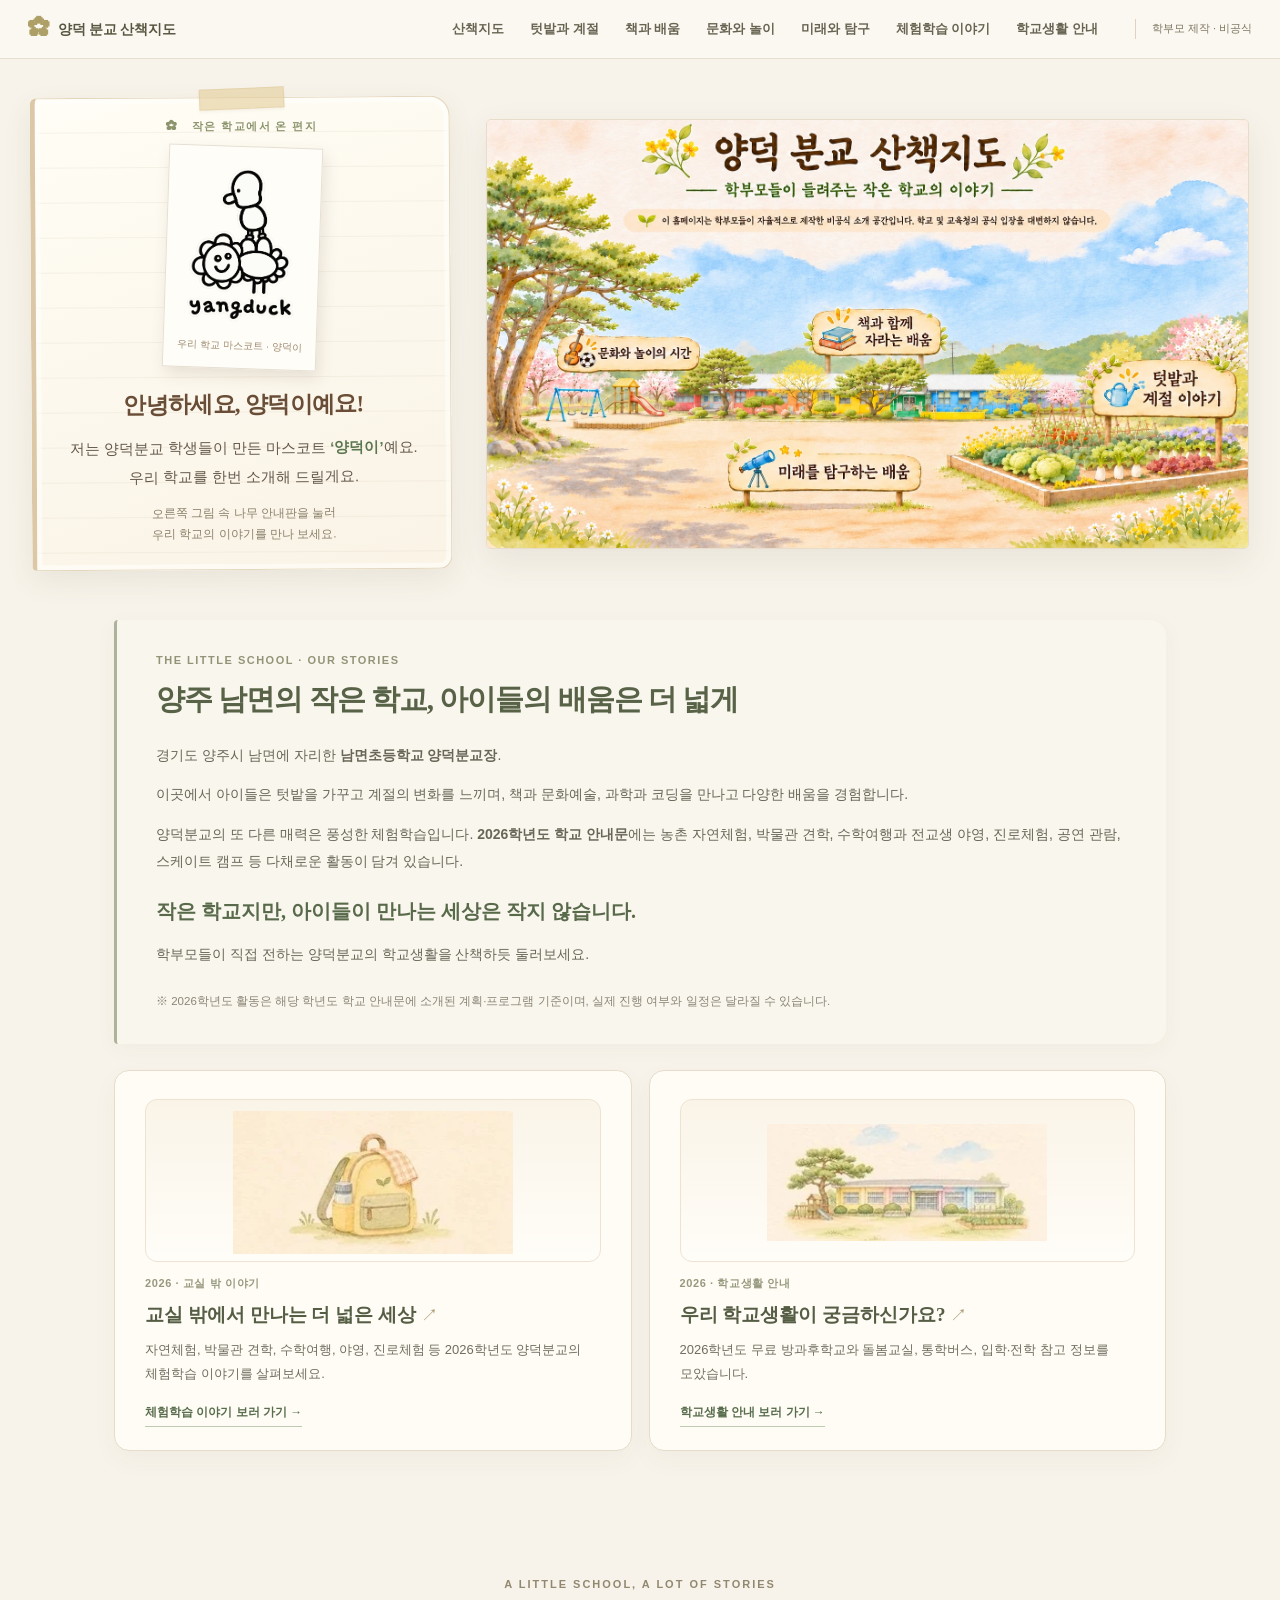
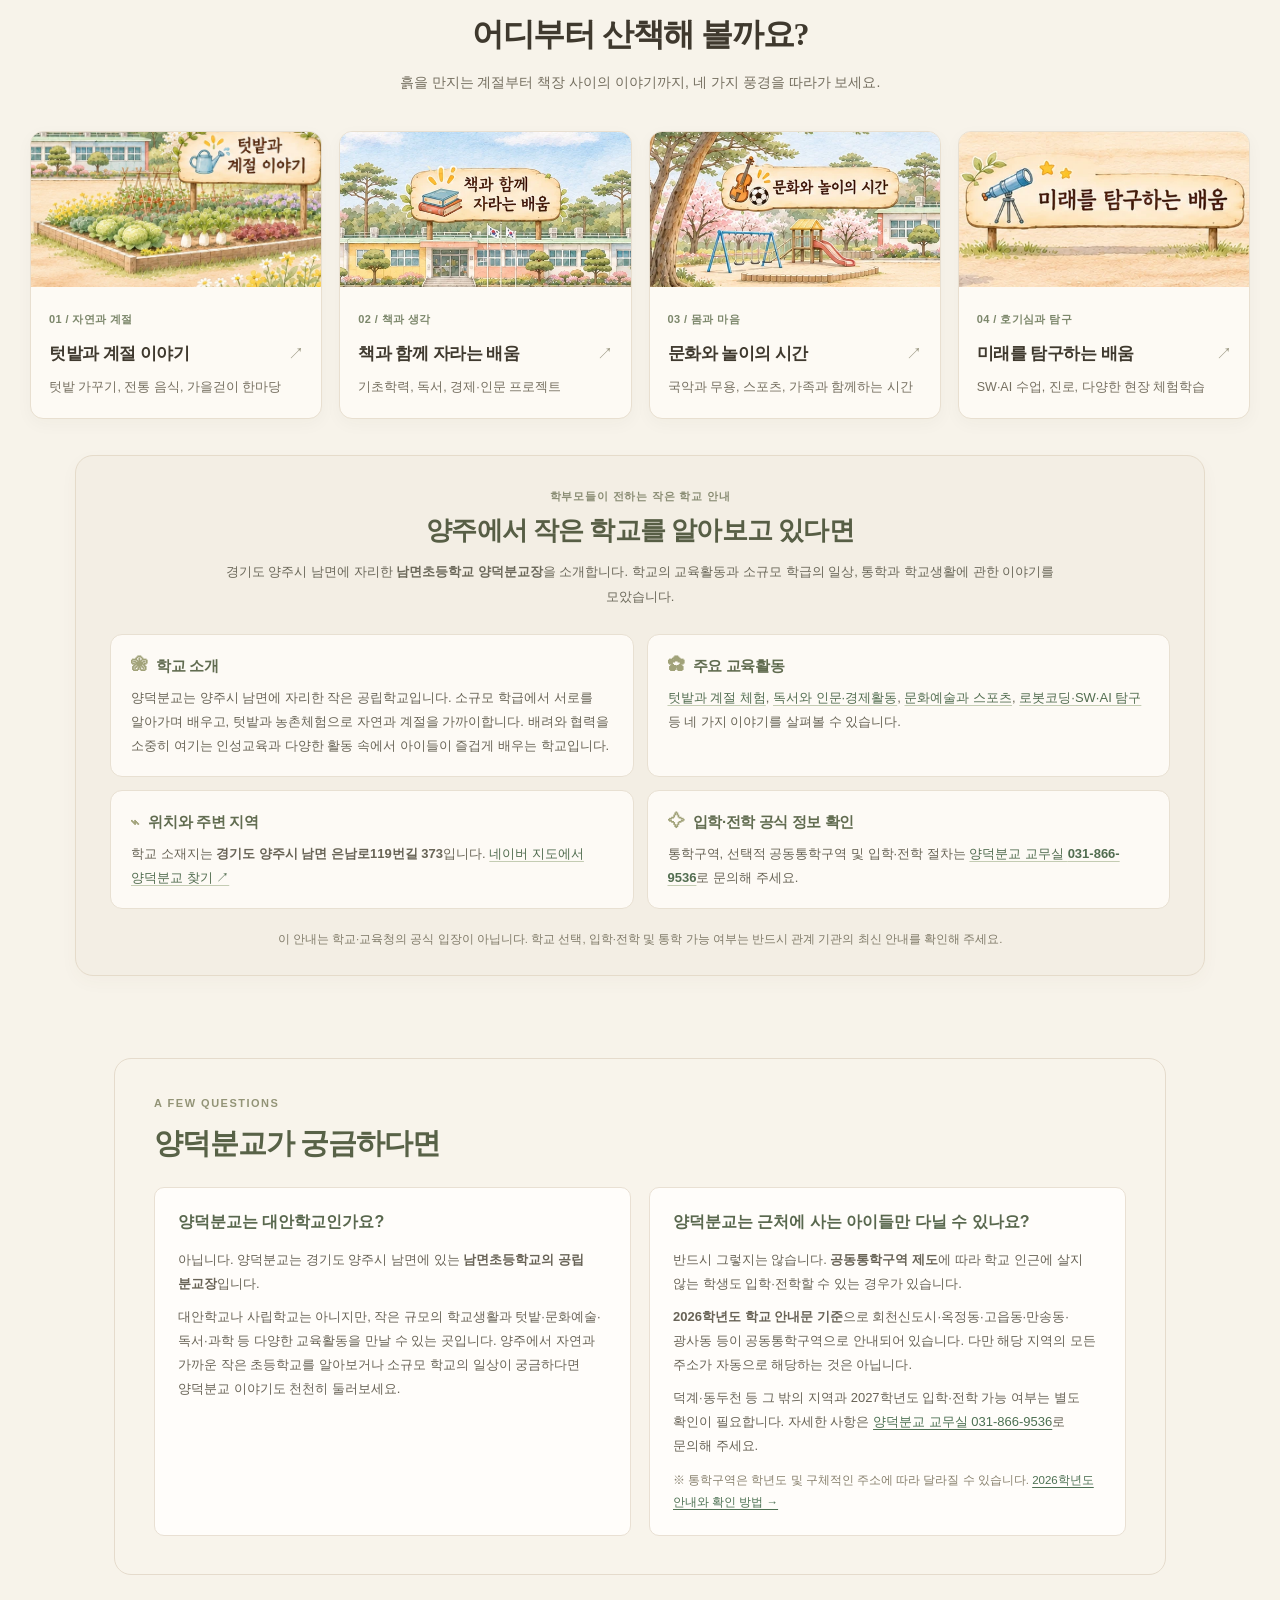
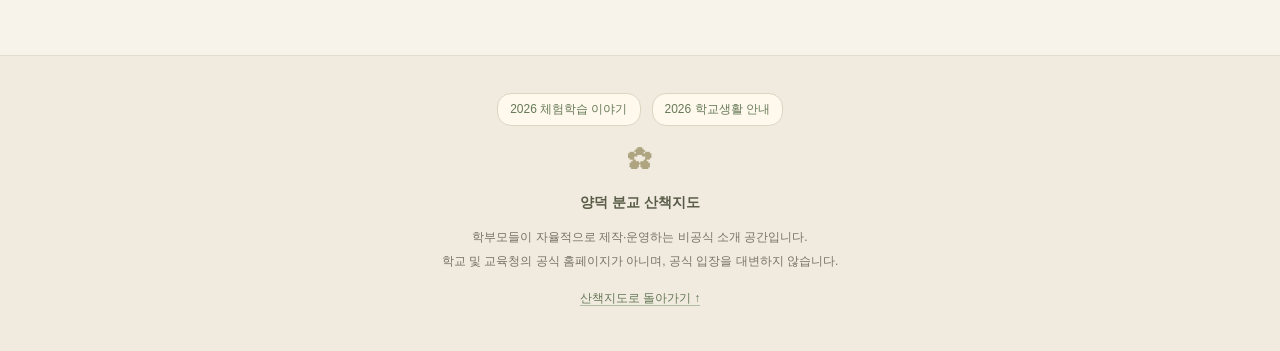
==== index.html @ 60c11fa9 "Add files via upload" ====
<!DOCTYPE html>

<html lang="ko">
<head>
<meta charset="utf-8"/>
<meta content="width=device-width, initial-scale=1" name="viewport"/>
<meta content="#f7f3ea" name="theme-color"/>
<title>양덕 분교 산책지도 | 양주 남면의 작은 공립 초등학교</title>
<meta name="description" content="양주시 남면의 공립 분교장 양덕분교. 텃밭교육과 농촌 자연체험, 수학여행과 야영 등 다양한 체험학습과 학교생활을 학부모의 시선으로 소개합니다.">
<link href="styles.css" rel="stylesheet"/>
<!-- Absolute canonical and sitemap URL will be populated by the deploy workflow after the public URL is known. -->
</head>
<body class="is-home">
<a class="skip-link" href="#main">본문 바로가기</a>
<header class="topbar">
<div class="topbar-inner">
<a aria-label="양덕 분교 산책지도 첫 화면" class="brand" href="index.html">
<span aria-hidden="true" class="brand-mark">✿</span>
<span>양덕 분교 산책지도</span>
</a>
<nav aria-label="사이트 메뉴" class="topnav">
<a data-nav="home" href="index.html">산책지도</a>
<a data-nav="garden" href="garden.html">텃밭과 계절</a>
<a data-nav="reading" href="reading.html">책과 배움</a>
<a data-nav="culture" href="culture.html">문화와 놀이</a>
<a data-nav="explore" href="explore.html">미래와 탐구</a>
<a href="experience-2026.html" data-nav="experience">체험학습 이야기</a><a href="school-life-2026.html" data-nav="school-life">학교생활 안내</a></nav>
<span class="unofficial-chip">학부모 제작 · 비공식</span>
</div>
</header>
<main id="main"><section class="page home-page" data-page="home" id="home-page"><h1 class="visually-hidden">양덕 분교 산책지도</h1>
<div class="map-frame">
<!-- Mobile artwork is independent from the desktop panorama.
             Text and links are HTML for readability and accessibility. -->
<div aria-label="양덕분교 모바일 학교 산책지도" class="mobile-poster">
<div class="mobile-poster-head">
<p class="mobile-poster-title"><span aria-hidden="true" class="heading-blossom">✿</span> 양덕 분교 산책지도 <span aria-hidden="true" class="heading-blossom">✿</span></p>
<p>학부모들이 들려주는 작은 학교의 이야기</p>
</div>
<p class="mobile-notice"><span aria-hidden="true">🌱</span><span>이 홈페이지는 학부모들이 자율적으로 제작·운영하는 <strong>비공식 소개 공간</strong>입니다. 학교 및 교육청의 공식 입장을 대변하지 않습니다.</span></p>
<figure class="mobile-scene">
<img alt="학부모가 그린 양덕분교 수채화 산책지도. 소나무와 꽃, 놀이터, 알록달록한 학교 건물, 배추와 무가 자라는 직사각형 텃밭." height="489" src="assets/mobile-school-scene.webp" width="941"/>
</figure>
<nav aria-label="학교 활동 네 가지 이야기" class="mobile-action-grid">
<a aria-label="텃밭과 계절 이야기 보러 가기" class="mobile-action" href="garden.html">
<img alt="" aria-hidden="true" height="116" src="assets/garden-icon-mobile.png" width="164"/>
<span>텃밭과<br/>계절 이야기</span>
</a>
<a aria-label="책과 함께 자라는 배움 보러 가기" class="mobile-action" href="reading.html">
<img alt="" aria-hidden="true" height="118" src="assets/reading-icon-mobile.png" width="167"/>
<span>책과 함께<br/>자라는 배움</span>
</a>
<a aria-label="문화와 놀이의 시간 보러 가기" class="mobile-action" href="culture.html">
<img alt="" aria-hidden="true" height="121" src="assets/culture-icon-mobile.png" width="144"/>
<span>문화와<br/>놀이의 시간</span>
</a>
<a aria-label="미래를 탐구하는 배움 보러 가기" class="mobile-action" href="explore.html">
<img alt="" aria-hidden="true" height="118" src="assets/explore-icon-mobile.png" width="187"/>
<span>미래를<br/>탐구하는 배움</span>
</a>
</nav>
<div class="mobile-special-grid" aria-label="2026학년도 안내 더 보기">
<a class="mobile-special-card" href="experience-2026.html">
<img alt="노란 소풍 가방과 물통을 그린 수채화 삽화" aria-hidden="true" src="assets/yangdeok-experience-picnic-backpack.webp"/>
<span class="mobile-special-kicker">2026 · 교실 밖 이야기</span>
<strong>체험학습 이야기</strong>
<span>자연체험, 박물관 견학, 수학여행과 야영 이야기</span>
</a>
<a class="mobile-special-card" href="school-life-2026.html">
<img alt="양덕분교 학교 건물을 그린 수채화 삽화" aria-hidden="true" src="assets/yangdeok-school-life-watercolor-school.webp"/>
<span class="mobile-special-kicker">2026 · 학교생활 안내</span>
<strong>학교생활 안내</strong>
<span>무료 방과후, 돌봄교실, 통학버스와 입학 정보</span>
</a>
</div>
<p class="mobile-poster-caption">아래 이야기 중 궁금한 활동을 눌러 둘러보세요.</p>
<div aria-hidden="true" class="mobile-flower-border">❀ · 🌿 · ❀</div><div class="mobile-intro-seo"><p>경기도 양주시 남면에 자리한 남면초등학교 양덕분교장. 이곳에서 아이들이 만나고 배우고 경험하는 학교생활을 학부모들의 시선으로 담았습니다.</p><p>텃밭과 계절의 변화, 책과 함께하는 배움, 문화와 놀이, 과학과 새로운 기술을 만나는 시간까지. 그림 속 안내판을 따라 작은 학교의 이야기를 둘러보세요.</p></div>
</div>
<div class="desktop-hero-layout">
<aside class="mascot-note" aria-label="양덕이의 학교 소개">
  <span class="mascot-note-kicker">✿ &nbsp; 작은 학교에서 온 편지</span>
  <figure class="mascot-polaroid">
    <img alt="양덕분교 학생들이 직접 만든 마스코트 양덕이" src="assets/yangdeok-mascot-student-drawn.webp" width="650" height="870"/>
    <figcaption>우리 학교 마스코트 · 양덕이</figcaption>
  </figure>
  <div class="mascot-note-message">
    <h2>안녕하세요, 양덕이예요!</h2>
    <p>저는 양덕분교 학생들이 만든 마스코트 <strong>‘양덕이’</strong>예요.<br/>우리 학교를 한번 소개해 드릴게요.</p>
    <p class="mascot-note-small">오른쪽 그림 속 나무 안내판을 눌러<br/>우리 학교의 이야기를 만나 보세요.</p>
  </div>
</aside>
<div aria-label="PC용 수채화 학교 산책지도" class="map-scroll" role="region" tabindex="0">
<div class="map-canvas">
<img alt="양덕 분교 수채화 산책지도. 가운데 알록달록한 단층 학교 건물과 소나무, 왼쪽 놀이시설, 오른쪽 네모난 텃밭이 있으며 네 개의 나무 안내판이 그려져 있습니다." class="map-illustration" height="941" src="assets/school-map.webp" width="1671"/>
<a aria-label="문화와 놀이의 시간 상세 페이지로 이동" class="hotspot culture-spot" href="culture.html"><span class="visually-hidden">문화와 놀이의 시간</span></a>
<a aria-label="책과 함께 자라는 배움 상세 페이지로 이동" class="hotspot reading-spot" href="reading.html"><span class="visually-hidden">책과 함께 자라는 배움</span></a>
<a aria-label="텃밭과 계절 이야기 상세 페이지로 이동" class="hotspot garden-spot" href="garden.html"><span class="visually-hidden">텃밭과 계절 이야기</span></a>
<a aria-label="미래를 탐구하는 배움 상세 페이지로 이동" class="hotspot explore-spot" href="explore.html"><span class="visually-hidden">미래를 탐구하는 배움</span></a>
</div>
</div>
</div>
<p class="map-hint"><span aria-hidden="true">☝</span> 그림 속 나무 안내판을 누르면 학교의 이야기가 열려요.</p>
</div>

<section class="school-feature-intro" aria-labelledby="feature-intro-title">
  <div class="feature-intro-inner">
    <span class="feature-kicker">THE LITTLE SCHOOL · OUR STORIES</span>
    <h2 id="feature-intro-title">양주 남면의 작은 학교, 아이들의 배움은 더 넓게</h2>
    <p>경기도 양주시 남면에 자리한 <strong>남면초등학교 양덕분교장</strong>.</p>
    <p>이곳에서 아이들은 텃밭을 가꾸고 계절의 변화를 느끼며, 책과 문화예술, 과학과 코딩을 만나고 다양한 배움을 경험합니다.</p>
    <p>양덕분교의 또 다른 매력은 풍성한 체험학습입니다. <strong>2026학년도 학교 안내문</strong>에는 농촌 자연체험, 박물관 견학, 수학여행과 전교생 야영, 진로체험, 공연 관람, 스케이트 캠프 등 다채로운 활동이 담겨 있습니다.</p>
    <p class="feature-emphasis">작은 학교지만, 아이들이 만나는 세상은 작지 않습니다.</p>
    <p>학부모들이 직접 전하는 양덕분교의 학교생활을 산책하듯 둘러보세요.</p>
    <p class="feature-source-note">※ 2026학년도 활동은 해당 학년도 학교 안내문에 소개된 계획·프로그램 기준이며, 실제 진행 여부와 일정은 달라질 수 있습니다.</p>
  </div>
</section>
<section class="feature-pathways" aria-label="2026학년도 학교 안내 더 알아보기">
  <a class="feature-path feature-path-illustrated" href="experience-2026.html">
    <div class="feature-path-visual">
      <img alt="노란 소풍 가방과 물통을 그린 수채화 삽화" src="assets/yangdeok-experience-picnic-backpack.webp"/>
    </div>
    <span class="feature-path-category">2026 · 교실 밖 이야기</span>
    <span class="feature-path-name">교실 밖에서 만나는 더 넓은 세상 <span aria-hidden="true">↗</span></span>
    <span class="feature-path-copy">자연체험, 박물관 견학, 수학여행, 야영, 진로체험 등 2026학년도 양덕분교의 체험학습 이야기를 살펴보세요.</span>
    <span class="feature-path-action">체험학습 이야기 보러 가기 →</span>
  </a>
  <a class="feature-path feature-path-illustrated" href="school-life-2026.html">
    <div class="feature-path-visual">
      <img alt="양덕분교 학교 건물을 그린 수채화 삽화" src="assets/yangdeok-school-life-watercolor-school.webp"/>
    </div>
    <span class="feature-path-category">2026 · 학교생활 안내</span>
    <span class="feature-path-name">우리 학교생활이 궁금하신가요? <span aria-hidden="true">↗</span></span>
    <span class="feature-path-copy">2026학년도 무료 방과후학교와 돌봄교실, 통학버스, 입학·전학 참고 정보를 모았습니다.</span>
    <span class="feature-path-action">학교생활 안내 보러 가기 →</span>
  </a>
</section>

<section aria-labelledby="story-heading" class="home-content">
<div class="section-heading">
<span class="eyebrow">A little school, a lot of stories</span>
<h2 id="story-heading">어디부터 산책해 볼까요?</h2>
<p>흙을 만지는 계절부터 책장 사이의 이야기까지, 네 가지 풍경을 따라가 보세요.</p>
</div>
<div class="story-grid">
<a class="story-card" href="garden.html" style="--story-accent:#91a77c">
<div class="story-photo"><img alt="수채화로 그린 푸릇한 텃밭과 농작물" loading="lazy" src="assets/garden.webp"/></div>
<div class="story-text"><span class="story-index">01 / 자연과 계절</span><h3>텃밭과 계절 이야기 <span aria-hidden="true">↗</span></h3><p>텃밭 가꾸기, 전통 음식, 가을걷이 한마당</p></div>
</a>
<a class="story-card" href="reading.html" style="--story-accent:#b9a079">
<div class="story-photo"><img alt="학교와 책 읽기 안내판의 수채화 그림" loading="lazy" src="assets/reading.webp"/></div>
<div class="story-text"><span class="story-index">02 / 책과 생각</span><h3>책과 함께 자라는 배움 <span aria-hidden="true">↗</span></h3><p>기초학력, 독서, 경제·인문 프로젝트</p></div>
</a>
<a class="story-card" href="culture.html" style="--story-accent:#c1a08c">
<div class="story-photo"><img alt="나무와 놀이터, 바이올린과 공이 그려진 수채화 그림" loading="lazy" src="assets/culture.webp"/></div>
<div class="story-text"><span class="story-index">03 / 몸과 마음</span><h3>문화와 놀이의 시간 <span aria-hidden="true">↗</span></h3><p>국악과 무용, 스포츠, 가족과 함께하는 시간</p></div>
</a>
<a class="story-card" href="explore.html" style="--story-accent:#95a7ac">
<div class="story-photo"><img alt="망원경 그림이 있는 미래 탐구 안내판의 수채화 그림" loading="lazy" src="assets/explore.webp"/></div>
<div class="story-text"><span class="story-index">04 / 호기심과 탐구</span><h3>미래를 탐구하는 배움 <span aria-hidden="true">↗</span></h3><p>SW·AI 수업, 진로, 다양한 현장 체험학습</p></div>
</a>
</div>

</section><section aria-labelledby="school-guide-heading" class="school-guide">
<div class="school-guide-shell">
<div class="school-guide-heading">
<span class="school-guide-kicker">학부모들이 전하는 작은 학교 안내</span>
<h2 id="school-guide-heading">양주에서 작은 학교를 알아보고 있다면</h2>
<p>경기도 양주시 남면에 자리한 <strong>남면초등학교 양덕분교장</strong>을 소개합니다. 학교의 교육활동과 소규모 학급의 일상, 통학과 학교생활에 관한 이야기를 모았습니다.</p>
</div>
<div class="school-guide-grid">
<section aria-labelledby="school-about-title" class="school-guide-item">
<h3 id="school-about-title"><span aria-hidden="true">❀</span> 학교 소개</h3>
<p>양덕분교는 양주시 남면에 자리한 작은 공립학교입니다. 소규모 학급에서 서로를 알아가며 배우고, 텃밭과 농촌체험으로 자연과 계절을 가까이합니다. 배려와 협력을 소중히 여기는 인성교육과 다양한 활동 속에서 아이들이 즐겁게 배우는 학교입니다.</p>
</section>
<section aria-labelledby="school-activities-title" class="school-guide-item">
<h3 id="school-activities-title"><span aria-hidden="true">✿</span> 주요 교육활동</h3>
<p><a href="garden.html">텃밭과 계절 체험</a>, <a href="reading.html">독서와 인문·경제활동</a>, <a href="culture.html">문화예술과 스포츠</a>, <a href="explore.html">로봇코딩·SW·AI 탐구</a> 등 네 가지 이야기를 살펴볼 수 있습니다.</p>
</section>
<section aria-labelledby="school-location-title" class="school-guide-item">
<h3 id="school-location-title"><span aria-hidden="true">⌁</span> 위치와 주변 지역</h3>
<p>학교 소재지는 <strong>경기도 양주시 남면 은남로119번길 373</strong>입니다. <a href="https://map.naver.com/p/search/%EB%82%A8%EB%A9%B4%EC%B4%88%EB%93%B1%ED%95%99%EA%B5%90%EC%96%91%EB%8D%95%EB%B6%84%EA%B5%90%EC%9E%A5" target="_blank" rel="noopener noreferrer">네이버 지도에서 양덕분교 찾기 ↗</a></p>
</section>
<section aria-labelledby="school-admission-title" class="school-guide-item">
<h3 id="school-admission-title"><span aria-hidden="true">✧</span> 입학·전학 공식 정보 확인</h3>
<p>통학구역, 선택적 공동통학구역 및 입학·전학 절차는 <a href="tel:0318669536">양덕분교 교무실 <strong>031-866-9536</strong></a>로 문의해 주세요.</p>
</section>
</div>
<p class="school-guide-disclaimer">이 안내는 학교·교육청의 공식 입장이 아닙니다. 학교 선택, 입학·전학 및 통학 가능 여부는 반드시 관계 기관의 최신 안내를 확인해 주세요.</p>
</div>
</section>

<section class="school-faq" aria-labelledby="faq-title">
  <div class="school-faq-inner">
    <span class="feature-kicker">A FEW QUESTIONS</span>
    <h2 id="faq-title">양덕분교가 궁금하다면</h2>
    <div class="faq-stack">
      <article class="faq-note"><h3>양덕분교는 대안학교인가요?</h3>
        <p>아닙니다. 양덕분교는 경기도 양주시 남면에 있는 <strong>남면초등학교의 공립 분교장</strong>입니다.</p>
        <p>대안학교나 사립학교는 아니지만, 작은 규모의 학교생활과 텃밭·문화예술·독서·과학 등 다양한 교육활동을 만날 수 있는 곳입니다. 양주에서 자연과 가까운 작은 초등학교를 알아보거나 소규모 학교의 일상이 궁금하다면 양덕분교 이야기도 천천히 둘러보세요.</p>
      </article>
      <article class="faq-note"><h3>양덕분교는 근처에 사는 아이들만 다닐 수 있나요?</h3>
        <p>반드시 그렇지는 않습니다. <strong>공동통학구역 제도</strong>에 따라 학교 인근에 살지 않는 학생도 입학·전학할 수 있는 경우가 있습니다.</p>
        <p><strong>2026학년도 학교 안내문 기준</strong>으로 회천신도시·옥정동·고읍동·만송동·광사동 등이 공동통학구역으로 안내되어 있습니다. 다만 해당 지역의 모든 주소가 자동으로 해당하는 것은 아닙니다.</p>
        <p>덕계·동두천 등 그 밖의 지역과 2027학년도 입학·전학 가능 여부는 별도 확인이 필요합니다. 자세한 사항은 <a href="tel:0318669536">양덕분교 교무실 031-866-9536</a>로 문의해 주세요.</p>
        <p class="faq-footnote">※ 통학구역은 학년도 및 구체적인 주소에 따라 달라질 수 있습니다. <a href="school-life-2026.html#admission">2026학년도 안내와 확인 방법 →</a></p>
      </article>
    </div>
  </div>
</section>

</section></main>
<footer class="site-footer">
<nav class="footer-shortcuts" aria-label="학교 안내 더 보기"><a href="experience-2026.html">2026 체험학습 이야기</a><a href="school-life-2026.html">2026 학교생활 안내</a></nav>
<div aria-hidden="true" class="footer-flower">✿</div>
<strong>양덕 분교 산책지도</strong>
<p>학부모들이 자율적으로 제작·운영하는 비공식 소개 공간입니다.<br/>학교 및 교육청의 공식 홈페이지가 아니며, 공식 입장을 대변하지 않습니다.</p>
<a href="index.html">산책지도로 돌아가기 ↑</a>
</footer>
</body></html>
---- styles.css ----
:root {
  --paper: #f7f3ea;
  --paper-deep: #f1eadd;
  --white-paper: #fdfaf4;
  --ink: #3f392e;
  --quiet: #756f60;
  --olive: #66785a;
  --line: #ded6c6;
  --shadow: 0 14px 38px rgba(93, 75, 53, .08);
}
* {box-sizing:border-box}
html {scroll-behavior:smooth}
body {margin:0;background:var(--paper);color:var(--ink);font-family:'Apple SD Gothic Neo','Malgun Gothic','Noto Sans KR',sans-serif;font-size:16px;line-height:1.75;overflow-x:hidden}
a {color:inherit}
img {max-width:100%;display:block}
button,a { -webkit-tap-highlight-color:transparent }
a:focus-visible,button:focus-visible,.map-scroll:focus-visible {outline:3px solid #5c7754;outline-offset:4px}
.visually-hidden,.skip-link:not(:focus) {position:absolute!important;width:1px!important;height:1px!important;padding:0!important;overflow:hidden!important;clip:rect(0,0,0,0)!important;white-space:nowrap!important;border:0!important}
.skip-link {position:fixed;z-index:20;top:12px;left:20px;background:white;padding:8px 20px;border-radius:8px}
.topbar {position:relative;z-index:3;background:#fbf8f2;border-bottom:1px solid #e7dfd1}
.topbar-inner {max-width:1530px;margin:auto;min-height:58px;padding:9px 28px;display:flex;align-items:center;gap:25px}
.brand {text-decoration:none;white-space:nowrap;display:flex;gap:8px;align-items:center;font-weight:750;color:#585641;font-size:14px;letter-spacing:-.2px}
.brand-mark {font-size:22px;color:#ad9f65;line-height:1}
.topnav {display:flex;gap:2px;margin-left:auto;align-items:center}
.topnav a {text-decoration:none;color:#686452;white-space:nowrap;padding:7px 12px;border-radius:30px;font-size:13px;font-weight:600;transition:background .15s,color .15s}
.topnav a:hover,.topnav a[aria-current="page"] {background:#e8ebdd;color:#4c6645}
.unofficial-chip {font-size:11px;color:#7e745f;white-space:nowrap;padding-left:16px;border-left:1px solid #ddd3c0}
.page[hidden] {display:none!important}
.map-frame {max-width:1670px;margin:0 auto}
.mobile-poster {display:none}
.map-scroll {width:100%;overflow-x:auto;overflow-y:hidden;scrollbar-width:thin;scrollbar-color:#c5bba4 transparent}
.map-canvas {width:100%;position:relative;aspect-ratio:1671/941}
.map-illustration {width:100%;height:auto;user-select:none;-webkit-user-drag:none}
/* Click targets remain invisible: no green rectangle, border or hover overlay. */
.hotspot {display:block;position:absolute;z-index:1;cursor:pointer;border:0;background:transparent;box-shadow:none;outline:none}
/* A compact round keyboard-focus marker keeps tab navigation accessible without outlining the illustration. */
.hotspot:focus-visible {outline:none}
.hotspot:focus-visible::after {content:'↗';position:absolute;right:5px;top:0;display:grid;place-items:center;width:26px;height:26px;border-radius:50%;background:#fff5dd;color:#785a33;box-shadow:0 1px 6px rgba(70,50,31,.18);font:700 17px/1 sans-serif}
.culture-spot {left:8.6%;top:49.3%;width:19.3%;height:9.2%}
.reading-spot {left:42.2%;top:43.2%;width:17.5%;height:11.2%}
.garden-spot {left:78.4%;top:54.7%;width:20.2%;height:15.2%}
.explore-spot {left:31.6%;top:76.5%;width:25.2%;height:10.1%}
.map-hint {margin:-2px auto 0;padding:17px 14px;text-align:center;font-size:13px;color:#777363;background:#f7f3ea;letter-spacing:.05px}
.map-hint>span:first-child {display:inline-block;margin-right:7px;color:#9a8a5b;font-size:17px}
.mobile-hint {display:none}
.home-content {max-width:1290px;margin:0 auto;padding:66px 30px 92px}
.section-heading {text-align:center;margin:0 auto 37px}
.eyebrow {display:inline-block;color:#91886f;font-size:11px;font-weight:700;letter-spacing:2px;text-transform:uppercase}
.section-heading h1 {margin:9px 0 8px;font-family:'Noto Serif KR','Nanum Myeongjo','Batang',serif;font-weight:700;font-size:clamp(23px,3vw,32px);letter-spacing:-1.2px}
.section-heading p {margin:0;color:var(--quiet);font-size:14px}
.story-grid {display:grid;grid-template-columns:repeat(4,minmax(0,1fr));gap:17px}
.story-card {background:var(--white-paper);border:1px solid #e8dfd0;border-radius:13px;overflow:hidden;text-decoration:none;box-shadow:0 5px 17px rgba(63,52,39,.035);transition:transform .2s,box-shadow .2s,border-color .2s}
.story-card:hover {transform:translateY(-5px);border-color:var(--story-accent);box-shadow:var(--shadow)}
.story-photo {height:155px;overflow:hidden;background:#eee9db}
.story-photo img {width:100%;height:100%;object-fit:cover;transition:transform .3s}
.story-card:hover .story-photo img {transform:scale(1.035)}
.story-text {padding:17px 18px 20px}
.story-index {font-size:11px;color:#7c876b;letter-spacing:.4px;font-weight:700}
.story-text h2 {font-size:17px;line-height:1.45;margin:10px 0 9px;letter-spacing:-.5px}
.story-text h2 span {float:right;font-size:16px;font-weight:400;color:#9d9a85}
.story-text p {font-size:12.5px;line-height:1.8;color:var(--quiet);margin:0}
.letter-note {max-width:900px;margin:65px auto 0;background:#f0ebdf;border-radius:14px;border:1px solid #e1d9c7;padding:22px 33px;display:flex;align-items:center;gap:23px}
.note-flower {font-size:37px;color:#ae9f7b;align-self:flex-start}
.letter-note h2 {font-size:16px;margin:0 0 3px;color:#656348}
.letter-note p {font-size:13px;color:#696654;margin:0;line-height:1.9}
.detail-page {min-height:80vh;background:linear-gradient(180deg,#f5f1e8 0%,#f9f6ef 45%,#f7f3ea 100%)}
.detail-container {max-width:1170px;margin:auto;padding:44px 28px 95px}
.breadcrumb {font-size:12px;color:#827d6d;margin-bottom:27px}
.breadcrumb a {color:#637354;text-decoration:none}
.breadcrumb a:hover {text-decoration:underline}
.detail-hero {display:grid;grid-template-columns:1.12fr .88fr;align-items:center;gap:52px;padding-bottom:45px;border-bottom:1px solid var(--line)}
.hero-copy .eyebrow {margin-bottom:14px;color:#889073}
.hero-copy h1 {font-family:'Noto Serif KR','Nanum Myeongjo','Batang',serif;font-size:clamp(30px,3.9vw,47px);line-height:1.35;letter-spacing:-2px;margin:0 0 21px;font-weight:700;word-break:keep-all}
.hero-copy p {margin:0 0 9px;max-width:570px;font-size:15px;line-height:2;color:#6a6658;word-break:keep-all}
.return-link {display:inline-flex;text-decoration:none;align-items:center;gap:8px;margin-top:28px;color:#566a4c;border-bottom:1px solid #a7b09c;padding:0 0 4px;font-weight:700;font-size:13px}
.return-link:hover {color:#253c25}
.hero-picture {padding:8px;background:#fffdf6;box-shadow:4px 8px 26px rgba(102,83,61,.12);border:1px solid #e6dfd2;transform:rotate(1.3deg);border-radius:4px}
.hero-picture img {width:100%;aspect-ratio:16/10;object-fit:cover;filter:saturate(.9)}
.hero-picture figcaption {text-align:center;color:#98896b;font-size:11px;letter-spacing:1px;padding:5px 0 0}
.activity-heading {text-align:center;margin:51px 0 26px}
.activity-heading .eyebrow {font-size:10px}
.activity-heading h2 {margin:5px 0 0;font-size:23px;letter-spacing:-.8px;font-family:'Noto Serif KR','Nanum Myeongjo','Batang',serif}
.activity-grid {display:grid;grid-template-columns:repeat(3,minmax(0,1fr));gap:19px}
.activity-card {position:relative;min-height:305px;background:#fffdf9;border:1px solid #e6ddce;border-radius:8px;padding:30px 27px 28px;box-shadow:0 7px 20px rgba(88,70,46,.035)}
.activity-card::before {content:'';position:absolute;top:0;left:24px;width:53px;height:5px;background:var(--accent,#9f9e77);border-radius:0 0 5px 5px;opacity:.56}
.activity-num {color:#a3a188;font-weight:750;font-size:11px;letter-spacing:2px}
.activity-card h3 {font-size:19px;letter-spacing:-.7px;margin:12px 0 19px;padding-bottom:17px;line-height:1.45;border-bottom:1px dashed #ddd9c9}
.activity-card ul {list-style:none;padding:0;margin:0}
.activity-card li {position:relative;padding:0 0 0 17px;margin:0 0 15px;font-size:14px;line-height:1.75;color:#625f54;word-break:keep-all}
.activity-card li::before {content:'•';position:absolute;left:1px;color:#9fa77b;font-size:16px}
.activity-card li:last-child {margin-bottom:0}
.activity-photo {position:relative;margin:0 0 18px;z-index:0}
.activity-photo img {width:100%;height:auto;aspect-ratio:4/3;object-fit:contain;border-radius:2px;display:block}
.polaroid-note {background:#fffef9;padding:10px 10px 28px;border:1px solid #e4dbc9;box-shadow:0 8px 22px rgba(92,72,48,.09)}
.polaroid-note::before {content:'';position:absolute;top:-8px;left:50%;transform:translateX(-50%) rotate(-2deg);width:72px;height:22px;border-radius:2px;background:linear-gradient(180deg, rgba(250,233,182,.92), rgba(240,213,151,.74));box-shadow:0 2px 3px rgba(115,95,60,.12);opacity:.95}
.polaroid-note::after {content:'';position:absolute;left:50%;bottom:10px;transform:translateX(-50%);width:44px;height:2px;border-radius:999px;background:#efe6d7;opacity:.85}
.rotate-left {transform:rotate(-1.4deg)}
.rotate-right {transform:rotate(1.2deg)}
.other-stories {margin-top:59px;padding:27px 0 0;border-top:1px solid var(--line)}
.other-stories h2 {font-size:17px;letter-spacing:-.3px;margin:0 0 15px}
.other-links {display:flex;flex-wrap:wrap;gap:10px}
.other-links a {font-size:13px;text-decoration:none;background:#fffdf8;border:1px solid #e0daca;color:#5d654f;border-radius:30px;padding:9px 18px;transition:background .2s}
.other-links a:hover {background:#e9eddf}
.disclosure-note {margin-top:28px;font-size:12px;color:#807b6e;line-height:1.8}
.site-footer {text-align:center;border-top:1px solid #e4ddcf;background:#f0eadf;padding:37px 20px 40px}
.footer-flower {font-size:25px;color:#aea47f;margin-bottom:5px}
.site-footer strong {font-size:14px;color:#585b46}
.site-footer p {color:#777466;font-size:12px;line-height:2;margin:9px 0 10px}
.site-footer a {font-size:12px;color:#667957;text-decoration:none;border-bottom:1px solid #b1bca4}
.no-script {background:#fff4cc;padding:15px;text-align:center}
@media(max-width:1050px){
 .topbar-inner{padding:9px 18px;gap:10px}
 .unofficial-chip{display:none}
 .story-grid{grid-template-columns:repeat(2,minmax(0,1fr))}
 .story-photo{height:190px}
 .detail-hero{gap:30px}
 .activity-card{padding:25px 21px}
}
@media(max-width:820px){
 .topbar-inner{display:block;min-height:unset;padding:10px 12px 7px}
 .brand{justify-content:center;margin-bottom:5px;font-size:13px}
 .topnav{display:flex;margin:0 -10px;padding:0 8px 2px;overflow-x:auto;scrollbar-width:none;justify-content:flex-start}
 .topnav::-webkit-scrollbar{display:none}
 .topnav a{padding:6px 11px;font-size:12px}

 .home-content{padding:45px 18px 62px}
 .section-heading h1{font-size:25px}
 .section-heading p{font-size:13px}
 .story-grid{grid-template-columns:repeat(2,minmax(0,1fr));gap:11px}
 .story-photo{height:105px}
 .story-text{padding:12px 12px 16px}
 .story-index{font-size:10px}
 .story-text h2{font-size:14px;margin:7px 0}
 .story-text p{font-size:11px;line-height:1.6}
 .letter-note{padding:22px 19px;margin-top:44px;gap:10px}
 .letter-note p{font-size:12px}
 .note-flower{font-size:25px}
 .detail-container{padding:23px 19px 65px}
 .breadcrumb{margin-bottom:18px}
 .detail-hero{grid-template-columns:1fr;gap:24px;padding-bottom:34px}
 .hero-copy h1{font-size:32px;letter-spacing:-1px;margin-bottom:12px}
 .hero-copy p{font-size:13px;line-height:1.9}
 .hero-picture{max-width:560px;margin:0}
 .return-link{margin-top:15px}
 .activity-heading{margin:33px 0 21px}
 .activity-grid{grid-template-columns:1fr;gap:13px}
 .activity-card{min-height:auto;padding:22px 23px 24px}
 .activity-card h3{font-size:18px;margin:8px 0 16px;padding-bottom:12px}
 .activity-card li{font-size:13.5px;margin-bottom:10px}
 .activity-photo{margin-bottom:14px}
 .polaroid-note{padding:8px 8px 24px}
 .polaroid-note::before{width:62px;height:18px;top:-7px}
 .polaroid-note::after{bottom:7px;width:38px;height:2px}
}
@media(max-width:385px){.story-grid{grid-template-columns:1fr}.story-photo{height:150px}}
@media(prefers-reduced-motion:reduce){html{scroll-behavior:auto}*,*::before,*::after{transition-duration:0s!important;animation-duration:0s!important}}

/* ─── Approved 2026 portrait map: phone/tablet layout ─────────────── */
@media (max-width:820px) {
  body { background:#fbf3e9; }
  body.is-home .topbar { display:none; }
  .topbar { background:#fbf3e9; }
  .topnav { display:none; }
  .topbar-inner { padding:11px 16px; }
  .brand { margin-bottom:0; }
  .map-frame { width:100%;max-width:580px; }
  .map-scroll, .map-hint { display:none; }
  .mobile-poster {
    display:block;
    background: #fbf3e9 url('assets/paper.webp') center/245px auto repeat;
    padding:25px max(14px, env(safe-area-inset-right)) 25px;
    text-align:center;
    overflow:hidden;
  }
  .mobile-poster-head h1 {
    font-family:'Noto Serif KR','Nanum Myeongjo','Batang',serif;
    font-size:clamp(25px,6.7vw,39px);
    line-height:1.32;
    letter-spacing:-1.1px;
    margin:0 0 9px;
    color:#68452f;
    font-weight:750;
    white-space:nowrap;
  }
  .heading-blossom { color:#aaa16d; font-family:serif; font-size:.57em; vertical-align:9%; margin:0 2px; }
  .mobile-poster-head p {
    font-size:clamp(12px,3.25vw,16px);
    line-height:1.6;
    margin:0;
    letter-spacing:-.25px;
    font-weight:700;
    color:#526846;
  }
  .mobile-notice {
    display:flex;
    gap:8px;
    align-items:center;
    text-align:left;
    font-size:clamp(11px,2.85vw,13px);
    line-height:1.65;
    color:#6b5444;
    background:rgba(255,248,235,.87);
    border:1px solid #e8d7bd;
    border-radius:18px;
    padding:10px 13px;
    margin:16px auto 0;
    max-width:530px;
    word-break:keep-all;
  }
  .mobile-notice>span:first-child { flex:0 0 auto;font-size:18px; }
  .mobile-scene {
    margin:9px -14px 2px;
    overflow:hidden;
  }
  .mobile-scene img { width:100%; height:auto; display:block; }
  .mobile-action-grid {
    display:grid;
    grid-template-columns:repeat(2,minmax(0,1fr));
    gap:12px;
    margin:0 auto;
    padding:0 1px;
    max-width:530px;
  }
  .mobile-action {
    display:flex;
    flex-direction:column;
    align-items:center;
    justify-content:center;
    gap:2px;
    text-decoration:none;
    min-height:143px;
    padding:10px 4px 15px;
    background:linear-gradient(153deg,rgba(255,249,231,.94),rgba(245,225,194,.74));
    border:1.5px solid #cda978;
    border-radius:31px 25px 30px 24px / 22px 30px 24px 32px;
    box-shadow:inset 0 0 0 4px rgba(255,252,239,.54),0 4px 11px rgba(112,90,56,.10);
    color:#58351e;
    transition:transform .15s ease,background .15s ease, box-shadow .15s ease;
  }
  .mobile-action img {
    width:auto;
    height:65px;
    max-width:86%;
    object-fit:contain;
    mix-blend-mode:normal;
    user-select:none;
    pointer-events:none;
    -webkit-user-drag:none;
  }
  .mobile-action span {
    font-weight:800;
    font-size:clamp(16px,4.4vw,22px);
    line-height:1.35;
    letter-spacing:-.85px;
    word-break:keep-all;
  }
  .mobile-action:hover, .mobile-action:focus-visible {
    transform:translateY(-2px);
    background:#fff5df;
    box-shadow:inset 0 0 0 4px rgba(255,252,239,.7),0 7px 15px rgba(112,90,56,.13);
  }
  .mobile-action:active { transform:translateY(1px); }
  .mobile-poster-caption { margin:18px auto 6px;color:#80715d;font-size:12px;line-height:1.65; }
  .mobile-flower-border { font-family:serif;font-size:22px;letter-spacing:8px;color:#9da779;margin:9px 0 0;opacity:.72; }
  .home-content { display:none; }
  .site-footer { padding:25px 18px 30px; }
  .footer-flower { display:none; }
}
@media (max-width:360px) {
  .mobile-poster {padding:20px 11px 20px}
  .mobile-notice {margin-top:12px;padding:8px 11px}
  .mobile-scene {margin-left:-11px;margin-right:-11px}
  .mobile-action-grid {gap:9px}
  .mobile-action {min-height:129px;padding:8px 3px 11px}
  .mobile-action img {height:56px}
  .mobile-poster-caption {font-size:11px}
}

/* 2026-11-12: Mobile scene redrawn from latest PC master. Buttons are HTML controls, not image text. */
@media (max-width:820px){
 .mobile-poster {background-color:#fbf4e9;}
 .mobile-scene {margin-top:12px;margin-bottom:13px;}
 .mobile-scene img {object-fit:contain;}
 .mobile-action {border-color:#cfb58c;background:linear-gradient(145deg, #fffaf0, #f8ead4);}
 .mobile-action span{color:#62452d;}
}

/* ── 2026-11-13: user-revised mobile poster visual master ──────────────
   Only mobile-home. Preserve desktop painting, navigation, all four details. */
@media (max-width:820px) {
  body.is-home {background:#fbf5eb}
  .mobile-poster {
    max-width:620px;
    margin-inline:auto;
    padding:24px 13px 25px;
    background:#fbf5eb url('assets/paper.webp') repeat center/260px auto;
    overflow:hidden;
  }
  .mobile-poster-head h1 {
    font-family:'Apple SD Gothic Neo','Malgun Gothic','Noto Sans KR',sans-serif;
    font-size:clamp(23px,6.4vw,35px);
    font-weight:800;
    line-height:1.28;
    letter-spacing:-1.3px;
    margin:0 0 14px;
    color:#613c25;
  }
  .heading-blossom {color:#a1a976;font-size:.55em;vertical-align:7%;margin:0 1px}
  .mobile-poster-head p {font-size:clamp(12px,3.3vw,17px);font-weight:750;color:#315c2e;letter-spacing:-.5px}
  .mobile-notice {
    background:#fffaf2df;
    border:1px solid #e6cba7;
    border-radius:24px;
    color:#604532;
    max-width:550px;
    padding:13px 14px;
    gap:10px;
    margin:19px auto 0;
    font-size:clamp(11px,2.85vw,14px);
    line-height:1.7;
  }
  .mobile-notice > span:first-child {font-size:20px}
  .mobile-scene {margin:12px -13px 12px}
  .mobile-scene img {display:block;width:100%;height:auto;object-fit:contain}
  .mobile-action-grid {gap:10px;margin:1px auto 0;max-width:530px;padding:0}
  .mobile-action {
    min-height:151px;
    border:1.5px solid #d5ac78;
    background:linear-gradient(153deg,rgba(255,252,243,.95),rgba(247,235,214,.86));
    box-shadow:inset 0 0 0 3px #fffdf4cc,0 2px 7px #9981670d;
    border-radius:29px;
    padding:10px 5px 14px;
    gap:2px;
  }
  .mobile-action img {height:74px;max-width:91%;width:auto;object-fit:contain}
  .mobile-action span {
    font-family:'Apple SD Gothic Neo','Malgun Gothic','Noto Sans KR',sans-serif;
    color:#59361e;
    font-size:clamp(16px,4.6vw,24px);
    font-weight:800;
    line-height:1.34;
    letter-spacing:-.7px;
  }
  .mobile-poster-caption {color:#776651;margin:19px 0 6px;font-size:12px}
  .mobile-flower-border {color:#8d9d63;letter-spacing:5px;opacity:.87;margin-top:12px}
  .site-footer {background:#f1ece1;padding:26px 18px 35px}
}
@media (max-width:360px) {
  .mobile-poster {padding:19px 10px 21px}
  .mobile-poster-head h1 {font-size:clamp(21px,6.25vw,25px)}
  .mobile-scene {margin-left:-10px;margin-right:-10px}
  .mobile-action-grid {gap:8px}
  .mobile-action {min-height:135px;padding:8px 4px 12px}
  .mobile-action img {height:66px}
}

/* SEO multi-page: retain the visual size of former headings while fixing semantics. */
.section-heading h2 {margin:9px 0 8px;font-family:'Noto Serif KR','Nanum Myeongjo','Batang',serif;font-weight:700;font-size:clamp(23px,3vw,32px);letter-spacing:-1.2px}
.story-text h3 {font-size:17px;line-height:1.45;margin:10px 0 9px;letter-spacing:-.5px}
.story-text h3 span {float:right;font-size:16px;font-weight:400;color:#9d9a85}
.activity-heading-label {margin:5px 0 0;font-size:23px;letter-spacing:-.8px;font-family:'Noto Serif KR','Nanum Myeongjo','Batang',serif;font-weight:700}
.activity-card h2 {font-size:19px;letter-spacing:-.7px;margin:12px 0 19px;padding-bottom:17px;line-height:1.45;border-bottom:1px dashed #ddd9c9}
.activity-card li h3 {margin:0;padding:0;font-family:inherit;font-size:inherit;font-weight:400;line-height:inherit;letter-spacing:inherit}
.mobile-special-grid{display:none}
@media(max-width:820px){
 .mobile-special-grid{display:grid;grid-template-columns:repeat(2,minmax(0,1fr));gap:9px;max-width:530px;margin:10px auto 0;padding:0}
 .mobile-special-card{background:linear-gradient(145deg,#fffaf0,#f8ead4);border:1px solid #cfb58c;border-radius:15px;box-shadow:0 4px 12px rgba(91,71,40,.08);text-decoration:none;padding:9px 8px 11px;display:flex;flex-direction:column;align-items:center;text-align:center;min-height:157px;transition:transform .18s,box-shadow .18s}
 .mobile-special-card:hover,.mobile-special-card:focus-visible{transform:translateY(-2px);box-shadow:0 8px 18px rgba(91,71,40,.13)}
 .mobile-special-card img{display:block;width:100%;max-width:112px;height:68px;object-fit:contain;margin:0 auto 6px}
 .mobile-special-card strong{display:block;font-size:13px;line-height:1.45;color:#62452d;letter-spacing:-.3px;margin-bottom:5px;word-break:keep-all}
 .mobile-special-card span{display:block;font-size:11px;line-height:1.55;color:#6d6255;word-break:keep-all}
 .mobile-special-card .mobile-special-kicker{font-size:10px;color:#8d8e72;font-weight:800;letter-spacing:.4px;margin-bottom:4px}
}
.mobile-intro-seo {max-width:530px;margin:14px auto 0;text-align:left;color:#817766;font-size:11px;line-height:1.7}
.mobile-intro-seo p {margin:0 0 6px}
@media(min-width:821px) {.mobile-intro-seo{display:none}}
@media(max-width:820px){.mobile-poster-title{font-family:'Apple SD Gothic Neo','Malgun Gothic','Noto Sans KR',sans-serif;font-size:clamp(23px,6.4vw,35px);font-weight:800;line-height:1.28;letter-spacing:-1.3px;margin:0 0 14px;color:#613c25}.section-heading h2{font-size:25px}.story-text h3{font-size:14px;margin:7px 0}.activity-card h2{font-size:18px;margin:8px 0 16px;padding-bottom:12px}}
@media(max-width:360px){.mobile-poster-title{font-size:clamp(21px,6.25vw,25px)}}

/* Make the mobile title look identical after converting it to a styled paragraph. */
@media(max-width:820px){.mobile-poster-head p.mobile-poster-title{font-family:'Apple SD Gothic Neo','Malgun Gothic','Noto Sans KR',sans-serif;font-size:clamp(23px,6.4vw,35px);font-weight:800;line-height:1.28;letter-spacing:-1.3px;margin:0 0 14px;color:#613c25}}
@media(max-width:360px){.mobile-poster-head p.mobile-poster-title{font-size:clamp(21px,6.25vw,25px)}}


/* ─── Unofficial parent guide for nearby families; separate from the artwork ─── */
.home-page .home-content{padding-bottom:36px}
.school-guide{max-width:1190px;margin:0 auto 82px;padding:0 30px}
.school-guide-shell{background:#f3eee4;border:1px solid #e5dbca;border-radius:18px;padding:31px 34px 26px;box-shadow:0 6px 18px rgba(100,82,58,.035)}
.school-guide-heading{text-align:center;max-width:890px;margin:0 auto 24px}
.school-guide-kicker{display:block;font-size:11px;letter-spacing:.8px;color:#8a8d74;font-weight:700;margin-bottom:5px}
.school-guide-heading h2{font-family:'Noto Serif KR','Nanum Myeongjo','Batang',serif;font-size:clamp(21px,2.6vw,26px);color:#575e45;letter-spacing:-.7px;line-height:1.45;margin:0 0 11px;word-break:keep-all}
.school-guide-heading p{font-size:13px;line-height:1.9;color:#6b685a;margin:0;word-break:keep-all}
.school-guide-grid{display:grid;grid-template-columns:repeat(2,minmax(0,1fr));gap:13px}
.school-guide-item{background:rgba(255,253,248,.84);border:1px solid #e8e0d2;border-radius:12px;padding:17px 20px 18px}
.school-guide-item h3{font-size:15px;color:#616c50;margin:0 0 7px;line-height:1.6;letter-spacing:-.4px}
.school-guide-item h3 span{color:#a1a279;font-size:17px;margin-right:5px}
.school-guide-item p{font-size:13px;line-height:1.85;color:#686456;margin:0;word-break:keep-all}
.school-guide-item a{color:#526d50;text-decoration:underline;text-decoration-color:#c4ccb3;text-underline-offset:3px}
.school-guide-item a:hover{text-decoration-color:#526d50}
.school-guide-disclaimer{text-align:center;font-size:11.5px;line-height:1.75;color:#807b69;margin:20px auto 0;max-width:920px;word-break:keep-all}
@media(max-width:820px){
 .school-guide{margin:14px auto 34px;padding:0 16px;max-width:580px}
 .school-guide-shell{border-radius:17px;padding:23px 17px 21px}
 .school-guide-heading{margin-bottom:18px}
 .school-guide-heading h2{font-size:21px}
 .school-guide-heading p{font-size:12.5px;line-height:1.85}
 .school-guide-grid{grid-template-columns:1fr;gap:10px}
 .school-guide-item{padding:15px 16px}
 .school-guide-item h3{font-size:14px}
 .school-guide-item p{font-size:12.5px}
 .school-guide-disclaimer{font-size:11px;margin-top:16px}
}

/* 2026-11-13: compact illustrated chapter headers; keep all scrapbook activity photos untouched. */
@media (min-width:821px) {
  .detail-hero {grid-template-columns:minmax(0,1fr) 270px;gap:36px;align-items:center;}
  .detail-hero .hero-picture {width:245px;max-width:100%;justify-self:center;margin:0;}
}
.detail-hero .hero-picture {
  box-sizing:border-box;
  padding:8px 8px 13px;
  background:#fffdf6;
  border:1px solid #e6dfd2;
  box-shadow:4px 8px 26px rgba(102,83,61,.12);
  transform:rotate(1.3deg);
  border-radius:4px;
}
.detail-hero .hero-picture img {
  display:block;
  width:100%;
  height:auto;
  aspect-ratio:auto;
  object-fit:contain;
  filter:none;
}
@media (max-width:820px) {
  .detail-hero {grid-template-columns:minmax(0,1fr);gap:17px;}
  .detail-hero .hero-picture {width:min(67%,220px);max-width:220px;justify-self:center;margin:5px auto 0;}
}

/* Link back to the illustrated map follows the third chapter, on all detail pages. */
.detail-bottom-return {display:flex;justify-content:center;margin:27px auto 0;}
.detail-bottom-return .return-link {margin-top:0;}
.detail-bottom-return + .other-stories {margin-top:37px;}
@media(max-width:820px){
 .detail-bottom-return{margin-top:18px;}
 .detail-bottom-return + .other-stories{margin-top:29px;}
}

/* 2026-11-13: 2026 school guide and experience edition — no edits to original map art/cards */
.school-feature-intro {padding:40px 24px 9px;max-width:1100px;margin:auto}
.feature-intro-inner {padding:31px 39px;background:#f9f6ee;border-left:3px solid #abb49a;border-radius:4px 16px 16px 4px;box-shadow:0 5px 22px rgba(77,66,52,.04)}
.feature-kicker {display:block;color:#939477;font-size:11px;font-weight:800;letter-spacing:1.5px;margin-bottom:8px}
.feature-intro-inner h2, .school-faq h2 {font-family:'Noto Serif KR','Nanum Myeongjo','Batang',serif;color:#586247;font-size:clamp(21px,2.7vw,29px);letter-spacing:-1px;line-height:1.5;margin:0 0 20px;word-break:keep-all}
.feature-intro-inner p {font-size:14px;color:#696657;line-height:1.95;margin:0 0 12px;word-break:keep-all}
.feature-intro-inner p.feature-emphasis {font-family:'Noto Serif KR','Nanum Myeongjo','Batang',serif;color:#596a4b;font-weight:800;font-size:clamp(16px,2vw,20px);margin:17px 0 10px}
.feature-intro-inner p.feature-source-note {font-size:11.5px;color:#8c8576;margin-top:22px;margin-bottom:0}
.feature-pathways {max-width:1100px;margin:0 auto;padding:17px 24px 52px;display:grid;grid-template-columns:repeat(2,minmax(0,1fr));gap:17px}
.feature-path {padding:28px 30px 23px;text-decoration:none;border:1px solid #e5dccb;border-radius:15px;background:#fffcf5;box-shadow:0 9px 27px rgba(77,66,52,.04);display:flex;flex-direction:column;align-items:flex-start;gap:8px;transition:transform .18s,box-shadow .18s}
.feature-path:hover {transform:translateY(-3px);box-shadow:0 13px 32px rgba(77,66,52,.09)}
.feature-path-category{font-size:11px;font-weight:800;color:#96997e;letter-spacing:.6px}
.feature-path-name {font-family:'Noto Serif KR','Nanum Myeongjo','Batang',serif;font-size:19px;font-weight:800;color:#555d44;line-height:1.5;word-break:keep-all}
.feature-path-name span {font:normal 17px sans-serif;color:#ad9d76}
.feature-path-copy {font-size:13px;line-height:1.85;color:#706d5f;word-break:keep-all}
.feature-path-action {font-size:12px;margin-top:8px;font-weight:700;border-bottom:1px solid #bec9b1;color:#586d4d;padding-bottom:3px}
.feature-path-visual{width:100%;background:linear-gradient(180deg,#faf4e8,#fffdf8);border:1px solid #eee3d3;border-radius:12px;padding:10px 12px 6px;box-sizing:border-box;margin-bottom:4px}
.feature-path-visual img{display:block;width:100%;max-width:280px;height:145px;object-fit:contain;margin:0 auto}

.school-faq {max-width:1100px;margin:0 auto 80px;padding:0 24px}
.school-faq-inner {padding:35px 39px 38px;border:1px solid #e5dbcc;background:#f8f4eb;border-radius:17px}
.school-faq h2 {margin-bottom:22px}
.faq-stack {display:grid;grid-template-columns:repeat(2,minmax(0,1fr));gap:18px}
.faq-note {background:#fffdfa;border:1px solid #e9e0d3;border-radius:10px;padding:22px 23px}
.faq-note h3 {color:#59684e;font-size:16px;line-height:1.55;margin:0 0 13px;word-break:keep-all}
.faq-note p {font-size:13px;line-height:1.85;color:#686356;margin:0 0 9px;word-break:keep-all}
.faq-note p:last-child {margin-bottom:0}
.faq-note a {color:#4c7052;text-decoration:underline;text-underline-offset:3px}
.faq-note .faq-footnote {font-size:11.5px;color:#88816e;margin-top:12px}
.footer-shortcuts {display:flex;flex-wrap:wrap;justify-content:center;gap:11px;margin:0 auto 13px;font-size:12px}
.footer-shortcuts a {background:#fff9ed;border:1px solid #ddd4c1;border-radius:14px;text-decoration:none;padding:5px 12px}
/* New text-led detail pages, adopting the original notebook paper palette. */
.guide-container {max-width:1130px}
.guide-intro {padding:13px 8px 31px;border-bottom:1px solid var(--line)}
.guide-intro .eyebrow {display:block}
.guide-year {display:inline-block;font-size:11px;line-height:1.5;background:#e9eddf;color:#65744f;border-radius:30px;padding:6px 12px;margin:16px 0 15px;font-weight:700}
.guide-intro h1 {font-family:'Noto Serif KR','Nanum Myeongjo','Batang',serif;font-size:clamp(29px,4vw,43px);line-height:1.45;letter-spacing:-1.5px;color:#4d523c;word-break:keep-all;margin:0 0 21px}
.guide-intro p {font-size:14px;line-height:1.95;color:#696455;max-width:910px;margin:0 0 12px;word-break:keep-all}
.guide-chapters {display:grid;grid-template-columns:repeat(3,minmax(0,1fr));gap:19px;margin:39px 0}
.guide-chapter {background:#fffdf7;border:1px solid #e2d8c7;border-radius:9px;padding:28px 25px 25px;box-shadow:0 8px 21px rgba(90,74,56,.045);min-width:0}
.chapter-tab {display:flex;align-items:center;justify-content:space-between;border-top:4px solid #adb69b;margin:-28px 0 23px;padding-top:21px;font-size:10px;letter-spacing:1.6px;font-weight:800;color:#949d85}
.chapter-tab span:last-child {font-size:17px;color:#b9af87}
.guide-chapter h2 {font-family:'Noto Serif KR','Nanum Myeongjo','Batang',serif;font-size:20px;line-height:1.5;color:#565f4b;word-break:keep-all;margin:0 0 20px}
.chapter-activity-list,.guide-bullet-list {list-style:none;margin:0;padding:0}
.chapter-activity-list li {padding:13px 0;border-top:1px dashed #e5dfd2;display:flex;gap:13px;align-items:baseline;font-size:13px;line-height:1.65;color:#686252}
.chapter-activity-list li strong {font-size:11px;white-space:nowrap;color:#728063;min-width:34px}
.guide-bullet-list li {position:relative;margin:0 0 10px;padding-left:20px;font-size:13.5px;line-height:1.8;color:#696352;word-break:keep-all}
.guide-bullet-list li::before {content:'✿';position:absolute;left:0;top:2px;font-size:10px;color:#a3a77e}
.guide-chapter p,.guide-timeline p,.school-contact p {color:#6c685a;font-size:13px;line-height:1.9;word-break:keep-all;margin:0 0 13px}
.guide-chapter .chapter-intro{font-size:14px;line-height:1.85}
.guide-chapter .guide-small-note,.guide-small-note {font-size:11.5px;color:#898272;line-height:1.8;margin-top:15px}
.guide-timeline {max-width:1010px;margin:13px auto 0;padding:34px 32px;background:#f7f2e8;border:1px solid #e6ddcd;border-radius:16px}
.guide-timeline h2,.school-contact h2 {font-family:'Noto Serif KR','Nanum Myeongjo','Batang',serif;line-height:1.5;font-size:24px;color:#5b674f;margin:10px 0 15px;word-break:keep-all}
.guide-table-scroll {width:100%;overflow-x:auto;border:1px solid #e3dac9;border-radius:8px;background:#fffdfa;margin:15px 0}
.guide-table {width:100%;border-collapse:collapse;text-align:left;font-size:13px;line-height:1.8}
.guide-table th,.guide-table td {border-bottom:1px solid #e9e4da;padding:10px 14px;vertical-align:top}
.guide-table thead th {background:#edf0e5;color:#59694d;font-weight:800}
.guide-table tbody th{white-space:nowrap;color:#6b7a5b;font-weight:800;width:90px}
.guide-table tbody tr:last-child td,.guide-table tbody tr:last-child th {border-bottom:0}
.guide-info-note {margin:15px 0 0!important;background:#fffaf0;border-left:3px solid #b9b994;padding:15px 17px}
.guide-source-note {max-width:1010px;margin:28px auto 0;padding:19px 23px;background:#eeeadf;border-radius:10px;color:#716a5d;font-size:12px;line-height:1.8}
.guide-source-note strong{color:#58674e}
.guide-source-note p {margin:7px 0 0}
.guide-source-note a,.guide-reference a {color:#527153;text-decoration:underline;text-underline-offset:3px}
.school-life-chapters {grid-template-columns:repeat(2,minmax(0,1fr))}
.school-life-chapters .guide-chapter:last-child {grid-column:1/-1}
.school-life-chapters .guide-table th,.school-life-chapters .guide-table td {padding:7px 11px}
.admission-columns {display:grid;grid-template-columns:1fr 1fr;gap:14px;margin:15px 0}
.admission-note{background:#f6f3e9;border-radius:9px;border:1px solid #e8e0d1;padding:18px}
.admission-note h3 {font-size:13px;color:#5d694f;margin:0 0 13px}
.chapter-related-link {text-align:center;margin:25px 0 0}
.chapter-related-link a {display:inline-block;background:#f2ede0;border:1px solid #ddd5c3;border-radius:30px;font-size:13px;text-decoration:none;padding:10px 17px;color:#597051;font-weight:750}
.chapter-related-link a:hover{background:#e7ebde}
.school-contact {max-width:1010px;margin:33px auto 0;padding:32px;border:1px solid #e3daca;background:#f8f4e9;border-radius:16px}
.contact-options{display:grid;grid-template-columns:repeat(2,minmax(0,1fr));gap:13px;margin:20px 0}
.contact-options-single{grid-template-columns:1fr;max-width:390px;margin-left:auto;margin-right:auto}
.contact-options a {display:flex;flex-direction:column;gap:4px;text-decoration:none;background:#fffdf7;border:1px solid #e0d8c8;border-radius:10px;padding:17px 19px;color:#617353}
.contact-options a span{font-size:12px;color:#837e6e}
.contact-options a strong{font-size:18px;letter-spacing:.1px}
@media(max-width:820px){
 .school-feature-intro {padding:28px 16px 10px}
 .feature-intro-inner {padding:23px 21px}
 .feature-intro-inner h2{font-size:22px;margin-bottom:13px}
 .feature-intro-inner p {font-size:13px;line-height:1.85}
 .feature-intro-inner p.feature-source-note{font-size:11px}
 .feature-pathways{display:none}
 .feature-path{padding:22px 21px 20px}
 .feature-path-name{font-size:17px}
 .feature-path-copy{font-size:12.5px}
 .feature-path-visual img{height:118px;max-width:220px}
 .school-faq{padding:0 16px;margin-bottom:40px}
 .school-faq-inner{padding:25px 18px 26px}
 .school-faq h2{font-size:22px}
 .faq-stack{grid-template-columns:1fr;gap:12px}
 .faq-note{padding:20px 19px}
 .faq-note h3{font-size:15px}
 .faq-note p{font-size:12.5px}
 .guide-intro{padding:12px 0 24px}
 .guide-intro h1 {font-size:30px}
 .guide-intro p{font-size:13px}
 .guide-chapters,.school-life-chapters{grid-template-columns:1fr;gap:14px;margin:30px 0}
 .school-life-chapters .guide-chapter:last-child{grid-column:auto}
 .guide-chapter{padding:25px 23px 24px}
 .chapter-tab{margin:-25px 0 20px;padding-top:18px}
 .guide-chapter h2{font-size:19px}
 .guide-timeline{padding:24px 19px}
 .guide-timeline h2,.school-contact h2{font-size:21px}
 .school-contact{padding:24px 20px}
 .contact-options{grid-template-columns:1fr}
 .admission-columns{grid-template-columns:1fr}
 .guide-table {font-size:12.5px}
 .footer-shortcuts {margin:0 auto 10px;gap:8px}
}

/* 2026 special-page watercolor illustrations: original artwork, compact postcard-style placement */
.guide-intro-with-photo{
  display:grid; grid-template-columns:minmax(0,1fr) 240px; gap:30px; align-items:center;
}
.guide-intro-copy{min-width:0}
.guide-polaroid-photo{
  width:210px; max-width:100%; box-sizing:border-box;
  margin:0 auto; padding:8px 8px 13px;
  background:#fffdf6; border:1px solid #e6dfd2; border-radius:4px;
  transform:rotate(1.2deg); box-shadow:4px 8px 26px rgba(102,83,61,.12);
}
.guide-polaroid-photo img{display:block;width:100%;height:auto;object-fit:contain}
@media(max-width:820px){
  .guide-intro-with-photo{grid-template-columns:minmax(0,1fr);gap:16px}
  .guide-polaroid-photo{width:min(52%,180px);margin:8px auto 2px}
}

/* ─── PC home: storybook B composition, mascot notebook + smaller interactive map ─── */
.mascot-note {display:none}
@media (min-width:821px) {
  .map-frame {max-width:1600px;padding-bottom:10px}
  .desktop-hero-layout {
    display:grid;
    grid-template-columns:minmax(240px, .355fr) minmax(0, .645fr);
    gap:clamp(18px, 2.8vw, 42px);
    align-items:center;
    max-width:1510px;
    padding:clamp(22px, 3vw, 45px) clamp(18px, 2.4vw, 38px) 0;
    margin:0 auto;
  }
  .mascot-note {
    display:block;
    position:relative;
    background:
      repeating-linear-gradient(to bottom, transparent 0px,transparent 33px,rgba(201,188,161,.16) 34px,transparent 35px),
      linear-gradient(160deg,#fffdf5 0%,#faf3e6 100%);
    border:1px solid #e4d6bc;
    border-left:5px solid #dcc8a7;
    border-radius:7px 20px 13px 5px;
    box-shadow:0 10px 28px rgba(104,84,55,.09),inset 0 0 0 5px rgba(255,255,252,.6);
    padding:19px clamp(15px,2vw,28px) 23px;
    min-width:0;
    text-align:center;
    transform:rotate(-.35deg);
  }
  .mascot-note::before {
    content:'';position:absolute;width:83px;height:19px;left:50%;top:-10px;
    transform:translateX(-50%) rotate(-2deg);
    background:rgba(231,210,162,.66);border:1px solid rgba(214,193,147,.35);
    box-shadow:0 2px 3px rgba(114,89,54,.06);
  }
  .mascot-note-kicker {display:block;letter-spacing:1.4px;font-size:11px;font-weight:700;color:#8b946c;margin-bottom:10px}
  .mascot-polaroid {
    width:min(59%,154px);margin:0 auto 15px;
    padding:10px 10px 14px;
    background:#fffdf8;
    border:1px solid #e6dfd3;
    box-shadow:3px 7px 15px rgba(96,72,49,.13);
    transform:rotate(2.3deg);
  }
  .mascot-polaroid img {width:100%;height:auto;aspect-ratio:650 / 870;object-fit:contain;filter:sepia(.11) saturate(.8) contrast(.97)}
  .mascot-polaroid figcaption {font-size:10px;color:#9b896e;padding-top:3px;white-space:nowrap;letter-spacing:.1px}
  .mascot-note-message h2 {
    margin:0 0 9px;font-family:'Noto Serif KR','Nanum Myeongjo','Batang',serif;
    font-size:clamp(19px,1.8vw,25px);font-weight:700;letter-spacing:-.7px;color:#6a4d36;
  }
  .mascot-note-message p {margin:0;color:#635849;font-size:clamp(13px,1.16vw,16px);line-height:1.95;word-break:keep-all}
  .mascot-note-message strong {color:#5c7750}
  .mascot-note-message .mascot-note-small {margin-top:11px;font-size:12px;color:#8a806a;line-height:1.8}
  .desktop-hero-layout .map-scroll {
    min-width:0;
    width:100%;
    overflow:visible;
    border:1px solid #e8ddca;
    box-shadow:0 12px 34px rgba(95,81,59,.09);
    background:#faf1e3;
    border-radius:5px;
  }
  .desktop-hero-layout .map-canvas {width:100%;}
  .desktop-hero-layout .map-illustration {border-radius:4px}
  .map-hint {display:none}
}
@media (min-width:821px) and (max-width:1080px) {
  .desktop-hero-layout {grid-template-columns:minmax(230px,.35fr) minmax(0,.65fr);gap:17px;padding:18px 18px 0}
  .mascot-note {padding:18px 13px 21px}
  .mascot-polaroid {width:min(62%,150px);margin-bottom:13px}
  .mascot-note-kicker {margin-bottom:8px}
  .mascot-note-message h2 {font-size:18px;margin-bottom:7px}
  .mascot-note-message p {font-size:12px;line-height:1.8}
  .mascot-note-message .mascot-note-small {margin-top:10px;font-size:11px}
}
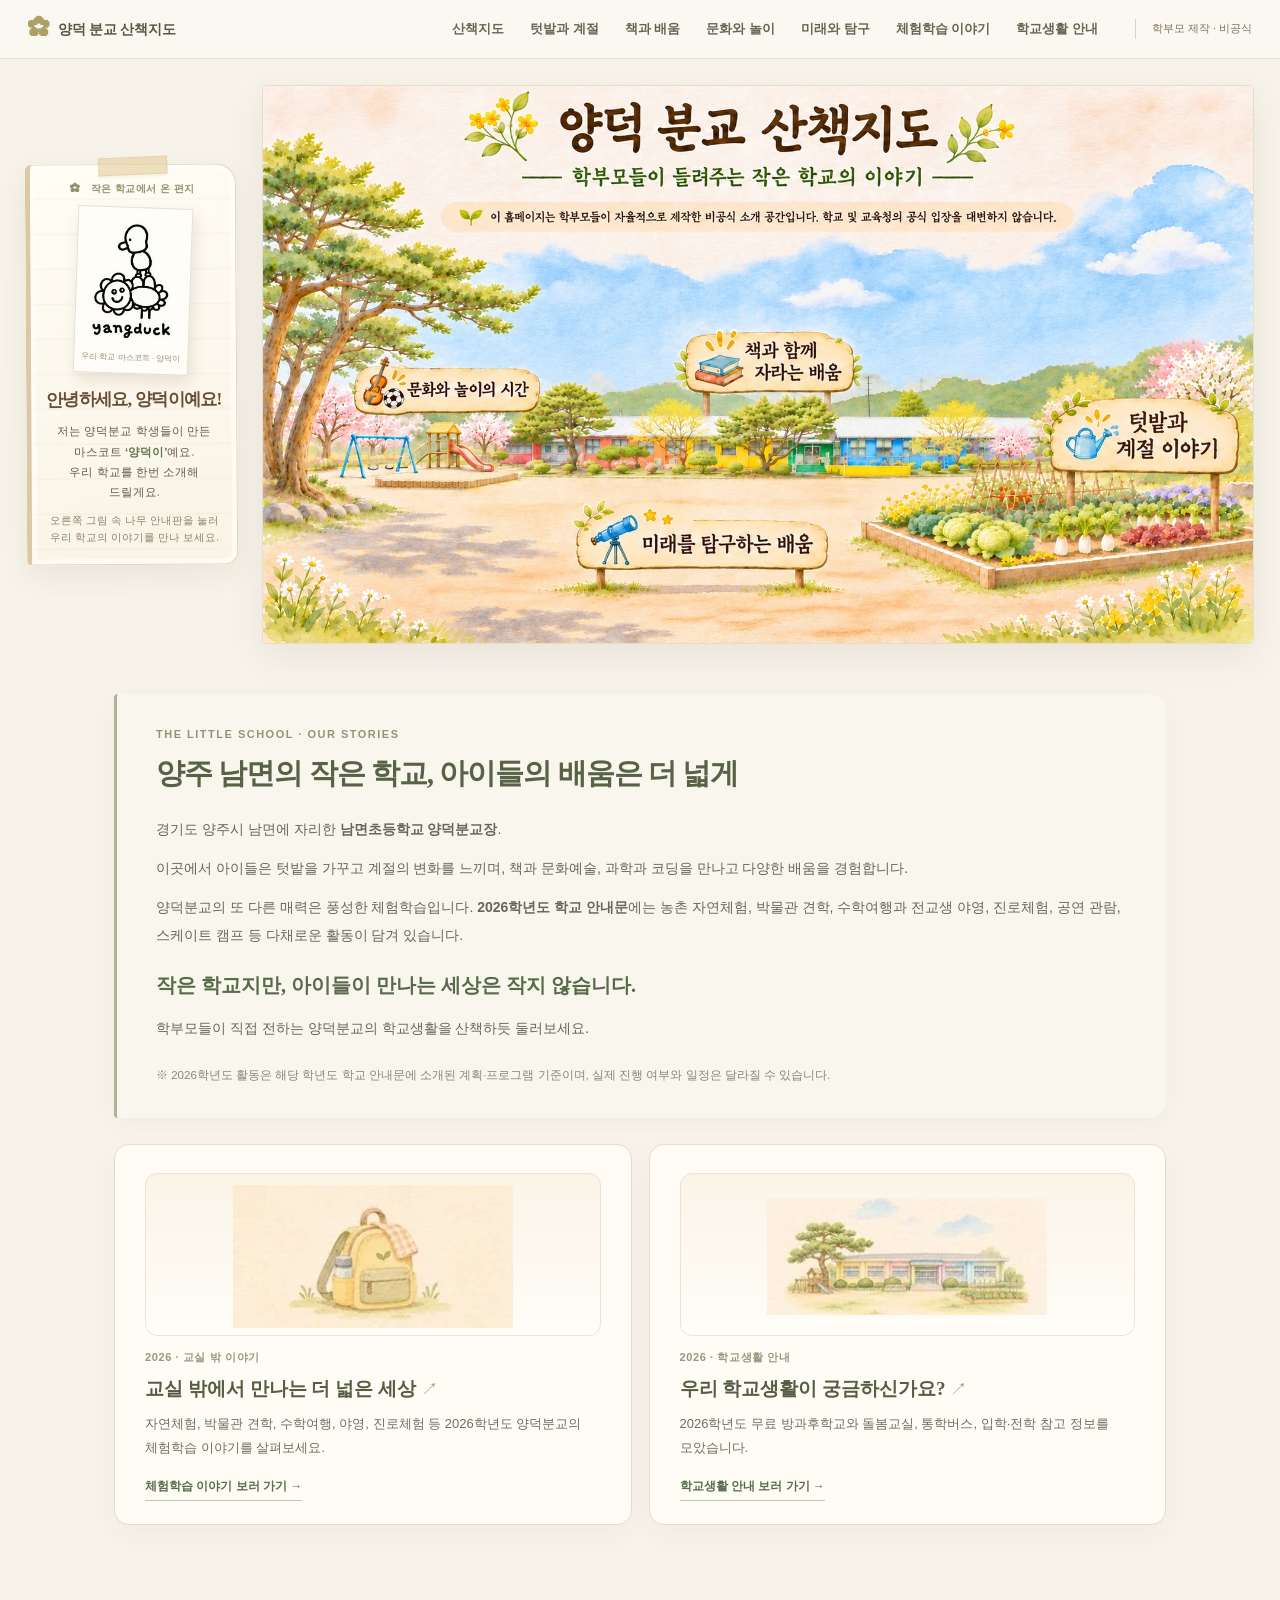
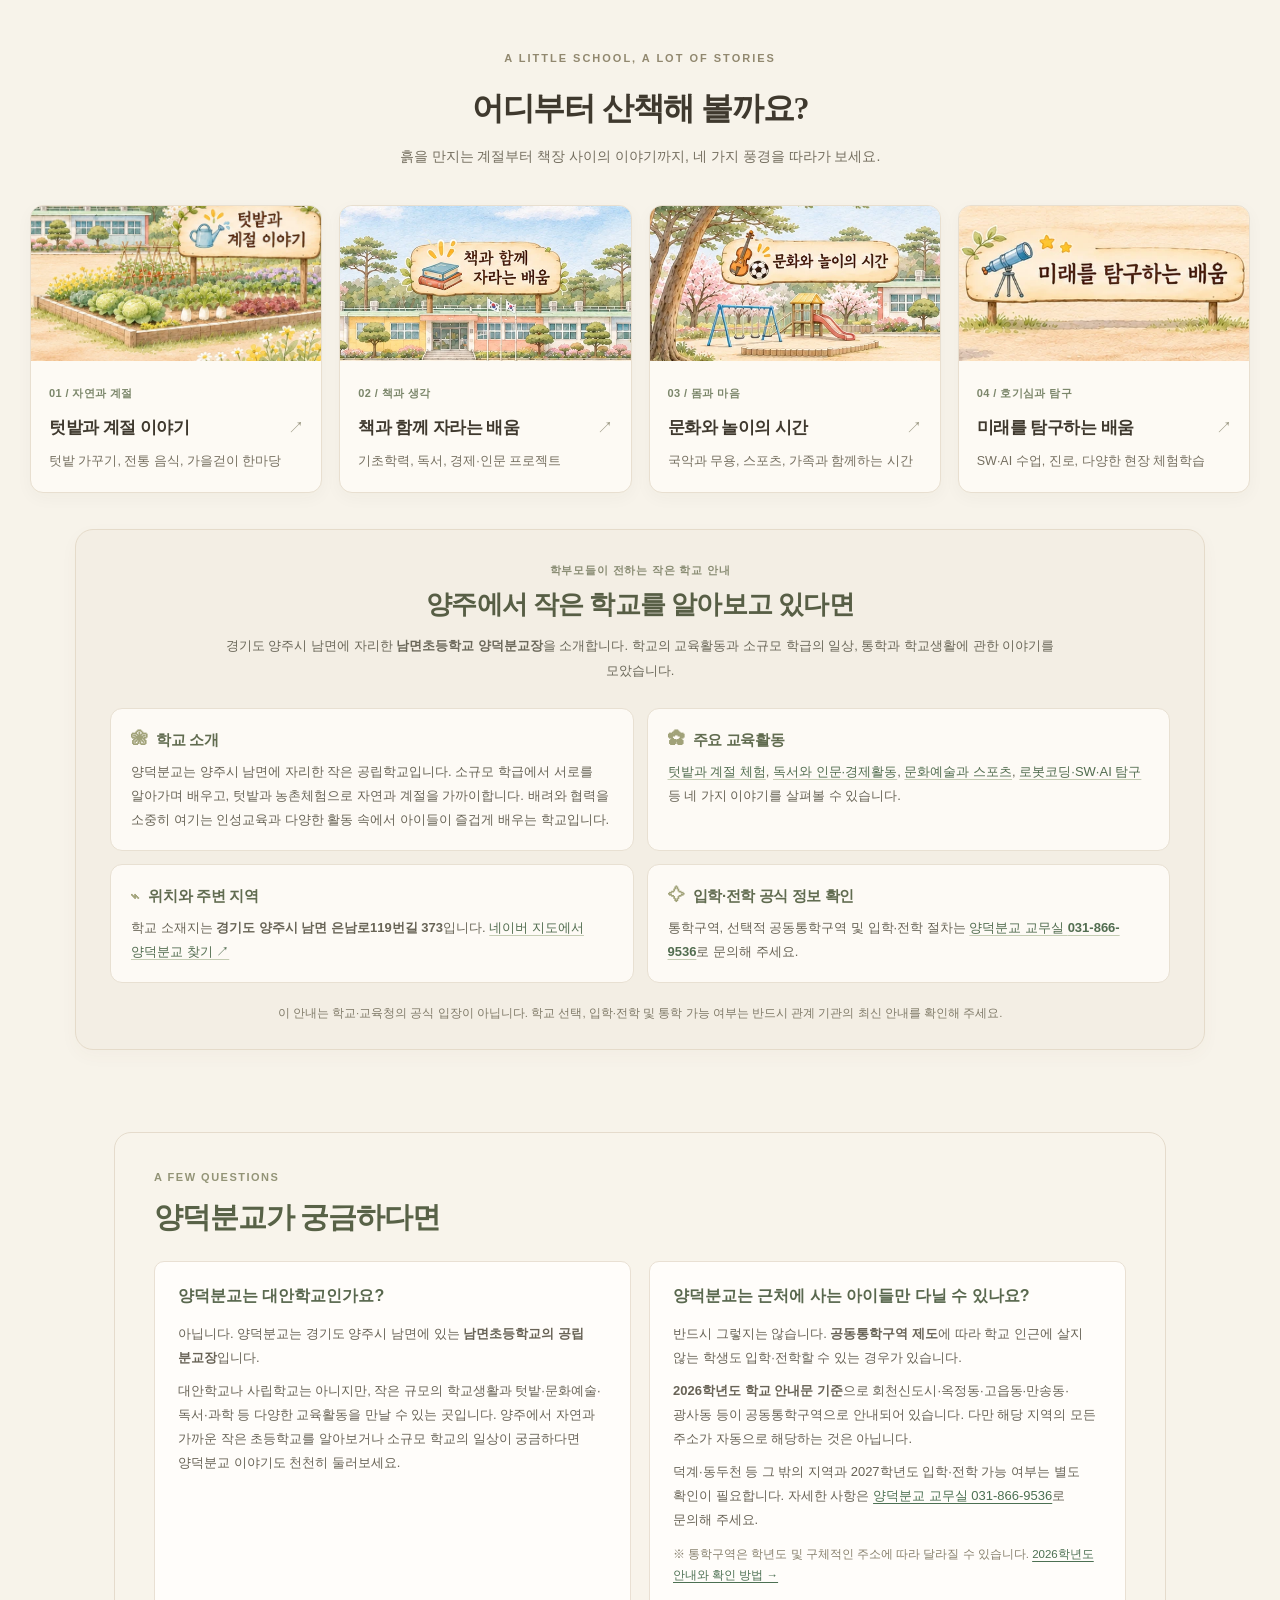
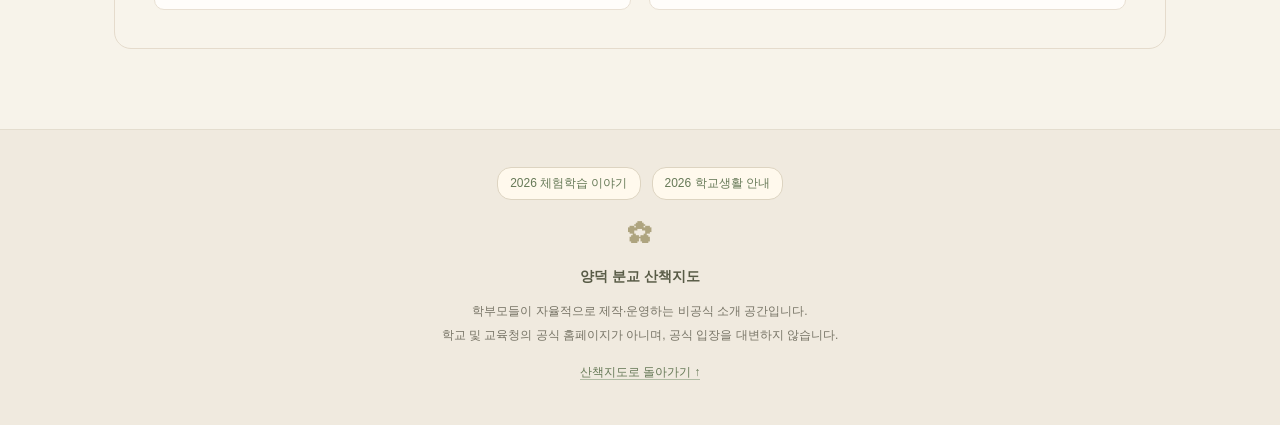
==== commit 90b3d9de: "Add files via upload" ====
--- a/index.html
+++ b/index.html
@@ -6,8 +6,8 @@
 <meta content="width=device-width, initial-scale=1" name="viewport"/>
 <meta content="#f7f3ea" name="theme-color"/>
 <title>양덕 분교 산책지도 | 양주 남면의 작은 공립 초등학교</title>
-<meta name="description" content="양주시 남면의 공립 분교장 양덕분교. 텃밭교육과 농촌 자연체험, 수학여행과 야영 등 다양한 체험학습과 학교생활을 학부모의 시선으로 소개합니다.">
-<link href="styles.css" rel="stylesheet"/>
+<meta content="양주시 남면의 공립 분교장 양덕분교. 텃밭교육과 농촌 자연체험, 수학여행과 야영 등 다양한 체험학습과 학교생활을 학부모의 시선으로 소개합니다." name="description"/>
+<link href="styles.css?v=pc-mascot-note-compact-20261113" rel="stylesheet"/>
 <!-- Absolute canonical and sitemap URL will be populated by the deploy workflow after the public URL is known. -->
 </head>
 <body class="is-home">
@@ -24,7 +24,7 @@
 <a data-nav="reading" href="reading.html">책과 배움</a>
 <a data-nav="culture" href="culture.html">문화와 놀이</a>
 <a data-nav="explore" href="explore.html">미래와 탐구</a>
-<a href="experience-2026.html" data-nav="experience">체험학습 이야기</a><a href="school-life-2026.html" data-nav="school-life">학교생활 안내</a></nav>
+<a data-nav="experience" href="experience-2026.html">체험학습 이야기</a><a data-nav="school-life" href="school-life-2026.html">학교생활 안내</a></nav>
 <span class="unofficial-chip">학부모 제작 · 비공식</span>
 </div>
 </header>
@@ -39,35 +39,35 @@
 </div>
 <p class="mobile-notice"><span aria-hidden="true">🌱</span><span>이 홈페이지는 학부모들이 자율적으로 제작·운영하는 <strong>비공식 소개 공간</strong>입니다. 학교 및 교육청의 공식 입장을 대변하지 않습니다.</span></p>
 <figure class="mobile-scene">
-<img alt="학부모가 그린 양덕분교 수채화 산책지도. 소나무와 꽃, 놀이터, 알록달록한 학교 건물, 배추와 무가 자라는 직사각형 텃밭." height="489" src="assets/mobile-school-scene.webp" width="941"/>
+<img alt="학부모가 그린 양덕분교 수채화 산책지도. 소나무와 꽃, 놀이터, 알록달록한 학교 건물, 배추와 무가 자라는 직사각형 텃밭." decoding="async" height="489" loading="lazy" src="assets/mobile-school-scene.webp" width="941"/>
 </figure>
 <nav aria-label="학교 활동 네 가지 이야기" class="mobile-action-grid">
 <a aria-label="텃밭과 계절 이야기 보러 가기" class="mobile-action" href="garden.html">
-<img alt="" aria-hidden="true" height="116" src="assets/garden-icon-mobile.png" width="164"/>
+<img alt="" aria-hidden="true" decoding="async" height="302" loading="lazy" src="assets/garden-icon-mobile.webp" width="720"/>
 <span>텃밭과<br/>계절 이야기</span>
 </a>
 <a aria-label="책과 함께 자라는 배움 보러 가기" class="mobile-action" href="reading.html">
-<img alt="" aria-hidden="true" height="118" src="assets/reading-icon-mobile.png" width="167"/>
+<img alt="" aria-hidden="true" decoding="async" height="270" loading="lazy" src="assets/reading-icon-mobile.webp" width="720"/>
 <span>책과 함께<br/>자라는 배움</span>
 </a>
 <a aria-label="문화와 놀이의 시간 보러 가기" class="mobile-action" href="culture.html">
-<img alt="" aria-hidden="true" height="121" src="assets/culture-icon-mobile.png" width="144"/>
+<img alt="" aria-hidden="true" decoding="async" height="354" loading="lazy" src="assets/culture-icon-mobile.webp" width="720"/>
 <span>문화와<br/>놀이의 시간</span>
 </a>
 <a aria-label="미래를 탐구하는 배움 보러 가기" class="mobile-action" href="explore.html">
-<img alt="" aria-hidden="true" height="118" src="assets/explore-icon-mobile.png" width="187"/>
+<img alt="" aria-hidden="true" decoding="async" height="317" loading="lazy" src="assets/explore-icon-mobile.webp" width="720"/>
 <span>미래를<br/>탐구하는 배움</span>
 </a>
 </nav>
-<div class="mobile-special-grid" aria-label="2026학년도 안내 더 보기">
+<div aria-label="2026학년도 안내 더 보기" class="mobile-special-grid">
 <a class="mobile-special-card" href="experience-2026.html">
-<img alt="노란 소풍 가방과 물통을 그린 수채화 삽화" aria-hidden="true" src="assets/yangdeok-experience-picnic-backpack.webp"/>
+<img alt="노란 소풍 가방과 물통을 그린 수채화 삽화" aria-hidden="true" decoding="async" loading="lazy" src="assets/yangdeok-experience-picnic-backpack.webp"/>
 <span class="mobile-special-kicker">2026 · 교실 밖 이야기</span>
 <strong>체험학습 이야기</strong>
 <span>자연체험, 박물관 견학, 수학여행과 야영 이야기</span>
 </a>
 <a class="mobile-special-card" href="school-life-2026.html">
-<img alt="양덕분교 학교 건물을 그린 수채화 삽화" aria-hidden="true" src="assets/yangdeok-school-life-watercolor-school.webp"/>
+<img alt="양덕분교 학교 건물을 그린 수채화 삽화" aria-hidden="true" decoding="async" loading="lazy" src="assets/yangdeok-school-life-watercolor-school.webp"/>
 <span class="mobile-special-kicker">2026 · 학교생활 안내</span>
 <strong>학교생활 안내</strong>
 <span>무료 방과후, 돌봄교실, 통학버스와 입학 정보</span>
@@ -77,21 +77,21 @@
 <div aria-hidden="true" class="mobile-flower-border">❀ · 🌿 · ❀</div><div class="mobile-intro-seo"><p>경기도 양주시 남면에 자리한 남면초등학교 양덕분교장. 이곳에서 아이들이 만나고 배우고 경험하는 학교생활을 학부모들의 시선으로 담았습니다.</p><p>텃밭과 계절의 변화, 책과 함께하는 배움, 문화와 놀이, 과학과 새로운 기술을 만나는 시간까지. 그림 속 안내판을 따라 작은 학교의 이야기를 둘러보세요.</p></div>
 </div>
 <div class="desktop-hero-layout">
-<aside class="mascot-note" aria-label="양덕이의 학교 소개">
-  <span class="mascot-note-kicker">✿ &nbsp; 작은 학교에서 온 편지</span>
-  <figure class="mascot-polaroid">
-    <img alt="양덕분교 학생들이 직접 만든 마스코트 양덕이" src="assets/yangdeok-mascot-student-drawn.webp" width="650" height="870"/>
-    <figcaption>우리 학교 마스코트 · 양덕이</figcaption>
-  </figure>
-  <div class="mascot-note-message">
-    <h2>안녕하세요, 양덕이예요!</h2>
-    <p>저는 양덕분교 학생들이 만든 마스코트 <strong>‘양덕이’</strong>예요.<br/>우리 학교를 한번 소개해 드릴게요.</p>
-    <p class="mascot-note-small">오른쪽 그림 속 나무 안내판을 눌러<br/>우리 학교의 이야기를 만나 보세요.</p>
-  </div>
+<aside aria-label="양덕이의 학교 소개" class="mascot-note">
+<span class="mascot-note-kicker">✿   작은 학교에서 온 편지</span>
+<figure class="mascot-polaroid">
+<img alt="양덕분교 학생들이 직접 만든 마스코트 양덕이" decoding="async" height="870" loading="lazy" src="assets/yangdeok-mascot-student-drawn.webp" width="650"/>
+<figcaption>우리 학교 마스코트 · 양덕이</figcaption>
+</figure>
+<div class="mascot-note-message">
+<h2>안녕하세요, 양덕이예요!</h2>
+<p>저는 양덕분교 학생들이 만든 마스코트 <strong>‘양덕이’</strong>예요.<br/>우리 학교를 한번 소개해 드릴게요.</p>
+<p class="mascot-note-small">오른쪽 그림 속 나무 안내판을 눌러<br/>우리 학교의 이야기를 만나 보세요.</p>
+</div>
 </aside>
 <div aria-label="PC용 수채화 학교 산책지도" class="map-scroll" role="region" tabindex="0">
 <div class="map-canvas">
-<img alt="양덕 분교 수채화 산책지도. 가운데 알록달록한 단층 학교 건물과 소나무, 왼쪽 놀이시설, 오른쪽 네모난 텃밭이 있으며 네 개의 나무 안내판이 그려져 있습니다." class="map-illustration" height="941" src="assets/school-map.webp" width="1671"/>
+<img alt="양덕 분교 수채화 산책지도. 가운데 알록달록한 단층 학교 건물과 소나무, 왼쪽 놀이시설, 오른쪽 네모난 텃밭이 있으며 네 개의 나무 안내판이 그려져 있습니다." class="map-illustration" decoding="async" height="941" loading="lazy" src="assets/school-map.webp" width="1671"/>
 <a aria-label="문화와 놀이의 시간 상세 페이지로 이동" class="hotspot culture-spot" href="culture.html"><span class="visually-hidden">문화와 놀이의 시간</span></a>
 <a aria-label="책과 함께 자라는 배움 상세 페이지로 이동" class="hotspot reading-spot" href="reading.html"><span class="visually-hidden">책과 함께 자라는 배움</span></a>
 <a aria-label="텃밭과 계절 이야기 상세 페이지로 이동" class="hotspot garden-spot" href="garden.html"><span class="visually-hidden">텃밭과 계절 이야기</span></a>
@@ -101,40 +101,38 @@
 </div>
 <p class="map-hint"><span aria-hidden="true">☝</span> 그림 속 나무 안내판을 누르면 학교의 이야기가 열려요.</p>
 </div>
-
-<section class="school-feature-intro" aria-labelledby="feature-intro-title">
-  <div class="feature-intro-inner">
-    <span class="feature-kicker">THE LITTLE SCHOOL · OUR STORIES</span>
-    <h2 id="feature-intro-title">양주 남면의 작은 학교, 아이들의 배움은 더 넓게</h2>
-    <p>경기도 양주시 남면에 자리한 <strong>남면초등학교 양덕분교장</strong>.</p>
-    <p>이곳에서 아이들은 텃밭을 가꾸고 계절의 변화를 느끼며, 책과 문화예술, 과학과 코딩을 만나고 다양한 배움을 경험합니다.</p>
-    <p>양덕분교의 또 다른 매력은 풍성한 체험학습입니다. <strong>2026학년도 학교 안내문</strong>에는 농촌 자연체험, 박물관 견학, 수학여행과 전교생 야영, 진로체험, 공연 관람, 스케이트 캠프 등 다채로운 활동이 담겨 있습니다.</p>
-    <p class="feature-emphasis">작은 학교지만, 아이들이 만나는 세상은 작지 않습니다.</p>
-    <p>학부모들이 직접 전하는 양덕분교의 학교생활을 산책하듯 둘러보세요.</p>
-    <p class="feature-source-note">※ 2026학년도 활동은 해당 학년도 학교 안내문에 소개된 계획·프로그램 기준이며, 실제 진행 여부와 일정은 달라질 수 있습니다.</p>
-  </div>
-</section>
-<section class="feature-pathways" aria-label="2026학년도 학교 안내 더 알아보기">
-  <a class="feature-path feature-path-illustrated" href="experience-2026.html">
-    <div class="feature-path-visual">
-      <img alt="노란 소풍 가방과 물통을 그린 수채화 삽화" src="assets/yangdeok-experience-picnic-backpack.webp"/>
-    </div>
-    <span class="feature-path-category">2026 · 교실 밖 이야기</span>
-    <span class="feature-path-name">교실 밖에서 만나는 더 넓은 세상 <span aria-hidden="true">↗</span></span>
-    <span class="feature-path-copy">자연체험, 박물관 견학, 수학여행, 야영, 진로체험 등 2026학년도 양덕분교의 체험학습 이야기를 살펴보세요.</span>
-    <span class="feature-path-action">체험학습 이야기 보러 가기 →</span>
-  </a>
-  <a class="feature-path feature-path-illustrated" href="school-life-2026.html">
-    <div class="feature-path-visual">
-      <img alt="양덕분교 학교 건물을 그린 수채화 삽화" src="assets/yangdeok-school-life-watercolor-school.webp"/>
-    </div>
-    <span class="feature-path-category">2026 · 학교생활 안내</span>
-    <span class="feature-path-name">우리 학교생활이 궁금하신가요? <span aria-hidden="true">↗</span></span>
-    <span class="feature-path-copy">2026학년도 무료 방과후학교와 돌봄교실, 통학버스, 입학·전학 참고 정보를 모았습니다.</span>
-    <span class="feature-path-action">학교생활 안내 보러 가기 →</span>
-  </a>
-</section>
-
+<section aria-labelledby="feature-intro-title" class="school-feature-intro">
+<div class="feature-intro-inner">
+<span class="feature-kicker">THE LITTLE SCHOOL · OUR STORIES</span>
+<h2 id="feature-intro-title">양주 남면의 작은 학교, 아이들의 배움은 더 넓게</h2>
+<p>경기도 양주시 남면에 자리한 <strong>남면초등학교 양덕분교장</strong>.</p>
+<p>이곳에서 아이들은 텃밭을 가꾸고 계절의 변화를 느끼며, 책과 문화예술, 과학과 코딩을 만나고 다양한 배움을 경험합니다.</p>
+<p>양덕분교의 또 다른 매력은 풍성한 체험학습입니다. <strong>2026학년도 학교 안내문</strong>에는 농촌 자연체험, 박물관 견학, 수학여행과 전교생 야영, 진로체험, 공연 관람, 스케이트 캠프 등 다채로운 활동이 담겨 있습니다.</p>
+<p class="feature-emphasis">작은 학교지만, 아이들이 만나는 세상은 작지 않습니다.</p>
+<p>학부모들이 직접 전하는 양덕분교의 학교생활을 산책하듯 둘러보세요.</p>
+<p class="feature-source-note">※ 2026학년도 활동은 해당 학년도 학교 안내문에 소개된 계획·프로그램 기준이며, 실제 진행 여부와 일정은 달라질 수 있습니다.</p>
+</div>
+</section>
+<section aria-label="2026학년도 학교 안내 더 알아보기" class="feature-pathways">
+<a class="feature-path feature-path-illustrated" href="experience-2026.html">
+<div class="feature-path-visual">
+<img alt="노란 소풍 가방과 물통을 그린 수채화 삽화" decoding="async" loading="lazy" src="assets/yangdeok-experience-picnic-backpack.webp"/>
+</div>
+<span class="feature-path-category">2026 · 교실 밖 이야기</span>
+<span class="feature-path-name">교실 밖에서 만나는 더 넓은 세상 <span aria-hidden="true">↗</span></span>
+<span class="feature-path-copy">자연체험, 박물관 견학, 수학여행, 야영, 진로체험 등 2026학년도 양덕분교의 체험학습 이야기를 살펴보세요.</span>
+<span class="feature-path-action">체험학습 이야기 보러 가기 →</span>
+</a>
+<a class="feature-path feature-path-illustrated" href="school-life-2026.html">
+<div class="feature-path-visual">
+<img alt="양덕분교 학교 건물을 그린 수채화 삽화" decoding="async" loading="lazy" src="assets/yangdeok-school-life-watercolor-school.webp"/>
+</div>
+<span class="feature-path-category">2026 · 학교생활 안내</span>
+<span class="feature-path-name">우리 학교생활이 궁금하신가요? <span aria-hidden="true">↗</span></span>
+<span class="feature-path-copy">2026학년도 무료 방과후학교와 돌봄교실, 통학버스, 입학·전학 참고 정보를 모았습니다.</span>
+<span class="feature-path-action">학교생활 안내 보러 가기 →</span>
+</a>
+</section>
 <section aria-labelledby="story-heading" class="home-content">
 <div class="section-heading">
 <span class="eyebrow">A little school, a lot of stories</span>
@@ -143,23 +141,22 @@
 </div>
 <div class="story-grid">
 <a class="story-card" href="garden.html" style="--story-accent:#91a77c">
-<div class="story-photo"><img alt="수채화로 그린 푸릇한 텃밭과 농작물" loading="lazy" src="assets/garden.webp"/></div>
+<div class="story-photo"><img alt="수채화로 그린 푸릇한 텃밭과 농작물" decoding="async" loading="lazy" src="assets/garden.webp"/></div>
 <div class="story-text"><span class="story-index">01 / 자연과 계절</span><h3>텃밭과 계절 이야기 <span aria-hidden="true">↗</span></h3><p>텃밭 가꾸기, 전통 음식, 가을걷이 한마당</p></div>
 </a>
 <a class="story-card" href="reading.html" style="--story-accent:#b9a079">
-<div class="story-photo"><img alt="학교와 책 읽기 안내판의 수채화 그림" loading="lazy" src="assets/reading.webp"/></div>
+<div class="story-photo"><img alt="학교와 책 읽기 안내판의 수채화 그림" decoding="async" loading="lazy" src="assets/reading.webp"/></div>
 <div class="story-text"><span class="story-index">02 / 책과 생각</span><h3>책과 함께 자라는 배움 <span aria-hidden="true">↗</span></h3><p>기초학력, 독서, 경제·인문 프로젝트</p></div>
 </a>
 <a class="story-card" href="culture.html" style="--story-accent:#c1a08c">
-<div class="story-photo"><img alt="나무와 놀이터, 바이올린과 공이 그려진 수채화 그림" loading="lazy" src="assets/culture.webp"/></div>
+<div class="story-photo"><img alt="나무와 놀이터, 바이올린과 공이 그려진 수채화 그림" decoding="async" loading="lazy" src="assets/culture.webp"/></div>
 <div class="story-text"><span class="story-index">03 / 몸과 마음</span><h3>문화와 놀이의 시간 <span aria-hidden="true">↗</span></h3><p>국악과 무용, 스포츠, 가족과 함께하는 시간</p></div>
 </a>
 <a class="story-card" href="explore.html" style="--story-accent:#95a7ac">
-<div class="story-photo"><img alt="망원경 그림이 있는 미래 탐구 안내판의 수채화 그림" loading="lazy" src="assets/explore.webp"/></div>
+<div class="story-photo"><img alt="망원경 그림이 있는 미래 탐구 안내판의 수채화 그림" decoding="async" loading="lazy" src="assets/explore.webp"/></div>
 <div class="story-text"><span class="story-index">04 / 호기심과 탐구</span><h3>미래를 탐구하는 배움 <span aria-hidden="true">↗</span></h3><p>SW·AI 수업, 진로, 다양한 현장 체험학습</p></div>
 </a>
 </div>
-
 </section><section aria-labelledby="school-guide-heading" class="school-guide">
 <div class="school-guide-shell">
 <div class="school-guide-heading">
@@ -178,7 +175,7 @@
 </section>
 <section aria-labelledby="school-location-title" class="school-guide-item">
 <h3 id="school-location-title"><span aria-hidden="true">⌁</span> 위치와 주변 지역</h3>
-<p>학교 소재지는 <strong>경기도 양주시 남면 은남로119번길 373</strong>입니다. <a href="https://map.naver.com/p/search/%EB%82%A8%EB%A9%B4%EC%B4%88%EB%93%B1%ED%95%99%EA%B5%90%EC%96%91%EB%8D%95%EB%B6%84%EA%B5%90%EC%9E%A5" target="_blank" rel="noopener noreferrer">네이버 지도에서 양덕분교 찾기 ↗</a></p>
+<p>학교 소재지는 <strong>경기도 양주시 남면 은남로119번길 373</strong>입니다. <a href="https://map.naver.com/p/search/%EB%82%A8%EB%A9%B4%EC%B4%88%EB%93%B1%ED%95%99%EA%B5%90%EC%96%91%EB%8D%95%EB%B6%84%EA%B5%90%EC%9E%A5" rel="noopener noreferrer" target="_blank">네이버 지도에서 양덕분교 찾기 ↗</a></p>
 </section>
 <section aria-labelledby="school-admission-title" class="school-guide-item">
 <h3 id="school-admission-title"><span aria-hidden="true">✧</span> 입학·전학 공식 정보 확인</h3>
@@ -188,33 +185,30 @@
 <p class="school-guide-disclaimer">이 안내는 학교·교육청의 공식 입장이 아닙니다. 학교 선택, 입학·전학 및 통학 가능 여부는 반드시 관계 기관의 최신 안내를 확인해 주세요.</p>
 </div>
 </section>
-
-<section class="school-faq" aria-labelledby="faq-title">
-  <div class="school-faq-inner">
-    <span class="feature-kicker">A FEW QUESTIONS</span>
-    <h2 id="faq-title">양덕분교가 궁금하다면</h2>
-    <div class="faq-stack">
-      <article class="faq-note"><h3>양덕분교는 대안학교인가요?</h3>
-        <p>아닙니다. 양덕분교는 경기도 양주시 남면에 있는 <strong>남면초등학교의 공립 분교장</strong>입니다.</p>
-        <p>대안학교나 사립학교는 아니지만, 작은 규모의 학교생활과 텃밭·문화예술·독서·과학 등 다양한 교육활동을 만날 수 있는 곳입니다. 양주에서 자연과 가까운 작은 초등학교를 알아보거나 소규모 학교의 일상이 궁금하다면 양덕분교 이야기도 천천히 둘러보세요.</p>
-      </article>
-      <article class="faq-note"><h3>양덕분교는 근처에 사는 아이들만 다닐 수 있나요?</h3>
-        <p>반드시 그렇지는 않습니다. <strong>공동통학구역 제도</strong>에 따라 학교 인근에 살지 않는 학생도 입학·전학할 수 있는 경우가 있습니다.</p>
-        <p><strong>2026학년도 학교 안내문 기준</strong>으로 회천신도시·옥정동·고읍동·만송동·광사동 등이 공동통학구역으로 안내되어 있습니다. 다만 해당 지역의 모든 주소가 자동으로 해당하는 것은 아닙니다.</p>
-        <p>덕계·동두천 등 그 밖의 지역과 2027학년도 입학·전학 가능 여부는 별도 확인이 필요합니다. 자세한 사항은 <a href="tel:0318669536">양덕분교 교무실 031-866-9536</a>로 문의해 주세요.</p>
-        <p class="faq-footnote">※ 통학구역은 학년도 및 구체적인 주소에 따라 달라질 수 있습니다. <a href="school-life-2026.html#admission">2026학년도 안내와 확인 방법 →</a></p>
-      </article>
-    </div>
-  </div>
-</section>
-
+<section aria-labelledby="faq-title" class="school-faq">
+<div class="school-faq-inner">
+<span class="feature-kicker">A FEW QUESTIONS</span>
+<h2 id="faq-title">양덕분교가 궁금하다면</h2>
+<div class="faq-stack">
+<article class="faq-note"><h3>양덕분교는 대안학교인가요?</h3>
+<p>아닙니다. 양덕분교는 경기도 양주시 남면에 있는 <strong>남면초등학교의 공립 분교장</strong>입니다.</p>
+<p>대안학교나 사립학교는 아니지만, 작은 규모의 학교생활과 텃밭·문화예술·독서·과학 등 다양한 교육활동을 만날 수 있는 곳입니다. 양주에서 자연과 가까운 작은 초등학교를 알아보거나 소규모 학교의 일상이 궁금하다면 양덕분교 이야기도 천천히 둘러보세요.</p>
+</article>
+<article class="faq-note"><h3>양덕분교는 근처에 사는 아이들만 다닐 수 있나요?</h3>
+<p>반드시 그렇지는 않습니다. <strong>공동통학구역 제도</strong>에 따라 학교 인근에 살지 않는 학생도 입학·전학할 수 있는 경우가 있습니다.</p>
+<p><strong>2026학년도 학교 안내문 기준</strong>으로 회천신도시·옥정동·고읍동·만송동·광사동 등이 공동통학구역으로 안내되어 있습니다. 다만 해당 지역의 모든 주소가 자동으로 해당하는 것은 아닙니다.</p>
+<p>덕계·동두천 등 그 밖의 지역과 2027학년도 입학·전학 가능 여부는 별도 확인이 필요합니다. 자세한 사항은 <a href="tel:0318669536">양덕분교 교무실 031-866-9536</a>로 문의해 주세요.</p>
+<p class="faq-footnote">※ 통학구역은 학년도 및 구체적인 주소에 따라 달라질 수 있습니다. <a href="school-life-2026.html#admission">2026학년도 안내와 확인 방법 →</a></p>
+</article>
+</div>
+</div>
+</section>
 </section></main>
 <footer class="site-footer">
-<nav class="footer-shortcuts" aria-label="학교 안내 더 보기"><a href="experience-2026.html">2026 체험학습 이야기</a><a href="school-life-2026.html">2026 학교생활 안내</a></nav>
+<nav aria-label="학교 안내 더 보기" class="footer-shortcuts"><a href="experience-2026.html">2026 체험학습 이야기</a><a href="school-life-2026.html">2026 학교생활 안내</a></nav>
 <div aria-hidden="true" class="footer-flower">✿</div>
 <strong>양덕 분교 산책지도</strong>
 <p>학부모들이 자율적으로 제작·운영하는 비공식 소개 공간입니다.<br/>학교 및 교육청의 공식 홈페이지가 아니며, 공식 입장을 대변하지 않습니다.</p>
 <a href="index.html">산책지도로 돌아가기 ↑</a>
 </footer>
 </body></html>
-
--- a/styles.css
+++ b/styles.css
@@ -578,17 +578,17 @@
   .guide-polaroid-photo{width:min(52%,180px);margin:8px auto 2px}
 }
 
-/* ─── PC home: storybook B composition, mascot notebook + smaller interactive map ─── */
+/* ─── PC home: compact mascot notebook + expanded interactive map ─── */
 .mascot-note {display:none}
 @media (min-width:821px) {
   .map-frame {max-width:1600px;padding-bottom:10px}
   .desktop-hero-layout {
     display:grid;
-    grid-template-columns:minmax(240px, .355fr) minmax(0, .645fr);
-    gap:clamp(18px, 2.8vw, 42px);
+    grid-template-columns:clamp(200px, 16.5vw, 230px) minmax(0, 1fr);
+    gap:clamp(18px, 2.0vw, 30px);
     align-items:center;
-    max-width:1510px;
-    padding:clamp(22px, 3vw, 45px) clamp(18px, 2.4vw, 38px) 0;
+    max-width:1560px;
+    padding:clamp(18px, 2vw, 30px) clamp(14px, 2vw, 30px) 0;
     margin:0 auto;
   }
   .mascot-note {
@@ -601,35 +601,35 @@
     border-left:5px solid #dcc8a7;
     border-radius:7px 20px 13px 5px;
     box-shadow:0 10px 28px rgba(104,84,55,.09),inset 0 0 0 5px rgba(255,255,252,.6);
-    padding:19px clamp(15px,2vw,28px) 23px;
+    padding:15px 12px 17px;
     min-width:0;
     text-align:center;
     transform:rotate(-.35deg);
   }
   .mascot-note::before {
-    content:'';position:absolute;width:83px;height:19px;left:50%;top:-10px;
+    content:'';position:absolute;width:67px;height:16px;left:50%;top:-8px;
     transform:translateX(-50%) rotate(-2deg);
     background:rgba(231,210,162,.66);border:1px solid rgba(214,193,147,.35);
     box-shadow:0 2px 3px rgba(114,89,54,.06);
   }
-  .mascot-note-kicker {display:block;letter-spacing:1.4px;font-size:11px;font-weight:700;color:#8b946c;margin-bottom:10px}
+  .mascot-note-kicker {display:block;letter-spacing:.5px;font-size:10px;font-weight:700;color:#8b946c;margin-bottom:9px}
   .mascot-polaroid {
-    width:min(59%,154px);margin:0 auto 15px;
-    padding:10px 10px 14px;
+    width:min(70%,115px);margin:0 auto 10px;
+    padding:6px 6px 8px;
     background:#fffdf8;
     border:1px solid #e6dfd3;
     box-shadow:3px 7px 15px rgba(96,72,49,.13);
     transform:rotate(2.3deg);
   }
   .mascot-polaroid img {width:100%;height:auto;aspect-ratio:650 / 870;object-fit:contain;filter:sepia(.11) saturate(.8) contrast(.97)}
-  .mascot-polaroid figcaption {font-size:10px;color:#9b896e;padding-top:3px;white-space:nowrap;letter-spacing:.1px}
+  .mascot-polaroid figcaption {font-size:8px;color:#9b896e;padding-top:2px;white-space:nowrap;letter-spacing:0}
   .mascot-note-message h2 {
-    margin:0 0 9px;font-family:'Noto Serif KR','Nanum Myeongjo','Batang',serif;
-    font-size:clamp(19px,1.8vw,25px);font-weight:700;letter-spacing:-.7px;color:#6a4d36;
-  }
-  .mascot-note-message p {margin:0;color:#635849;font-size:clamp(13px,1.16vw,16px);line-height:1.95;word-break:keep-all}
+    margin:0 0 7px;font-family:'Noto Serif KR','Nanum Myeongjo','Batang',serif;
+    font-size:clamp(16px,1.36vw,19px);font-weight:700;letter-spacing:-.7px;color:#6a4d36;
+  }
+  .mascot-note-message p {margin:0;color:#635849;font-size:clamp(11.5px,.9vw,13px);line-height:1.77;word-break:keep-all}
   .mascot-note-message strong {color:#5c7750}
-  .mascot-note-message .mascot-note-small {margin-top:11px;font-size:12px;color:#8a806a;line-height:1.8}
+  .mascot-note-message .mascot-note-small {margin-top:9px;font-size:10.5px;color:#8a806a;line-height:1.7}
   .desktop-hero-layout .map-scroll {
     min-width:0;
     width:100%;
@@ -644,11 +644,31 @@
   .map-hint {display:none}
 }
 @media (min-width:821px) and (max-width:1080px) {
-  .desktop-hero-layout {grid-template-columns:minmax(230px,.35fr) minmax(0,.65fr);gap:17px;padding:18px 18px 0}
-  .mascot-note {padding:18px 13px 21px}
-  .mascot-polaroid {width:min(62%,150px);margin-bottom:13px}
-  .mascot-note-kicker {margin-bottom:8px}
-  .mascot-note-message h2 {font-size:18px;margin-bottom:7px}
-  .mascot-note-message p {font-size:12px;line-height:1.8}
-  .mascot-note-message .mascot-note-small {margin-top:10px;font-size:11px}
-}
+  .desktop-hero-layout {grid-template-columns:200px minmax(0,1fr);gap:16px;padding:16px 16px 0}
+  .mascot-note {padding:14px 11px 16px}
+  .mascot-polaroid {width:min(65%,108px);margin-bottom:9px}
+  .mascot-note-kicker {margin-bottom:7px;font-size:9px}
+  .mascot-note-message h2 {font-size:16px;margin-bottom:6px}
+  .mascot-note-message p {font-size:11.5px;line-height:1.65}
+  .mascot-note-message .mascot-note-small {margin-top:8px;font-size:10px}
+}
+
+
+/* Watercolor paper blend: mobile menu artwork only.
+   The originals are unchanged. Feather the paper-colored edges rather than
+   cropping the illustrations or replacing their hand-painted texture. */
+@media (max-width: 820px) {
+  .mobile-action,
+  .mobile-special-card {
+    background: linear-gradient(145deg, #fff3de 0%, #fdf0da 100%);
+  }
+  .mobile-action img,
+  .mobile-special-card img {
+    -webkit-mask-image: radial-gradient(ellipse 63% 67% at 50% 50%,
+      #000 45%, rgba(0,0,0,.98) 56%, rgba(0,0,0,.58) 79%, transparent 100%);
+    mask-image: radial-gradient(ellipse 63% 67% at 50% 50%,
+      #000 45%, rgba(0,0,0,.98) 56%, rgba(0,0,0,.58) 79%, transparent 100%);
+    -webkit-mask-repeat: no-repeat;
+    mask-repeat: no-repeat;
+  }
+}
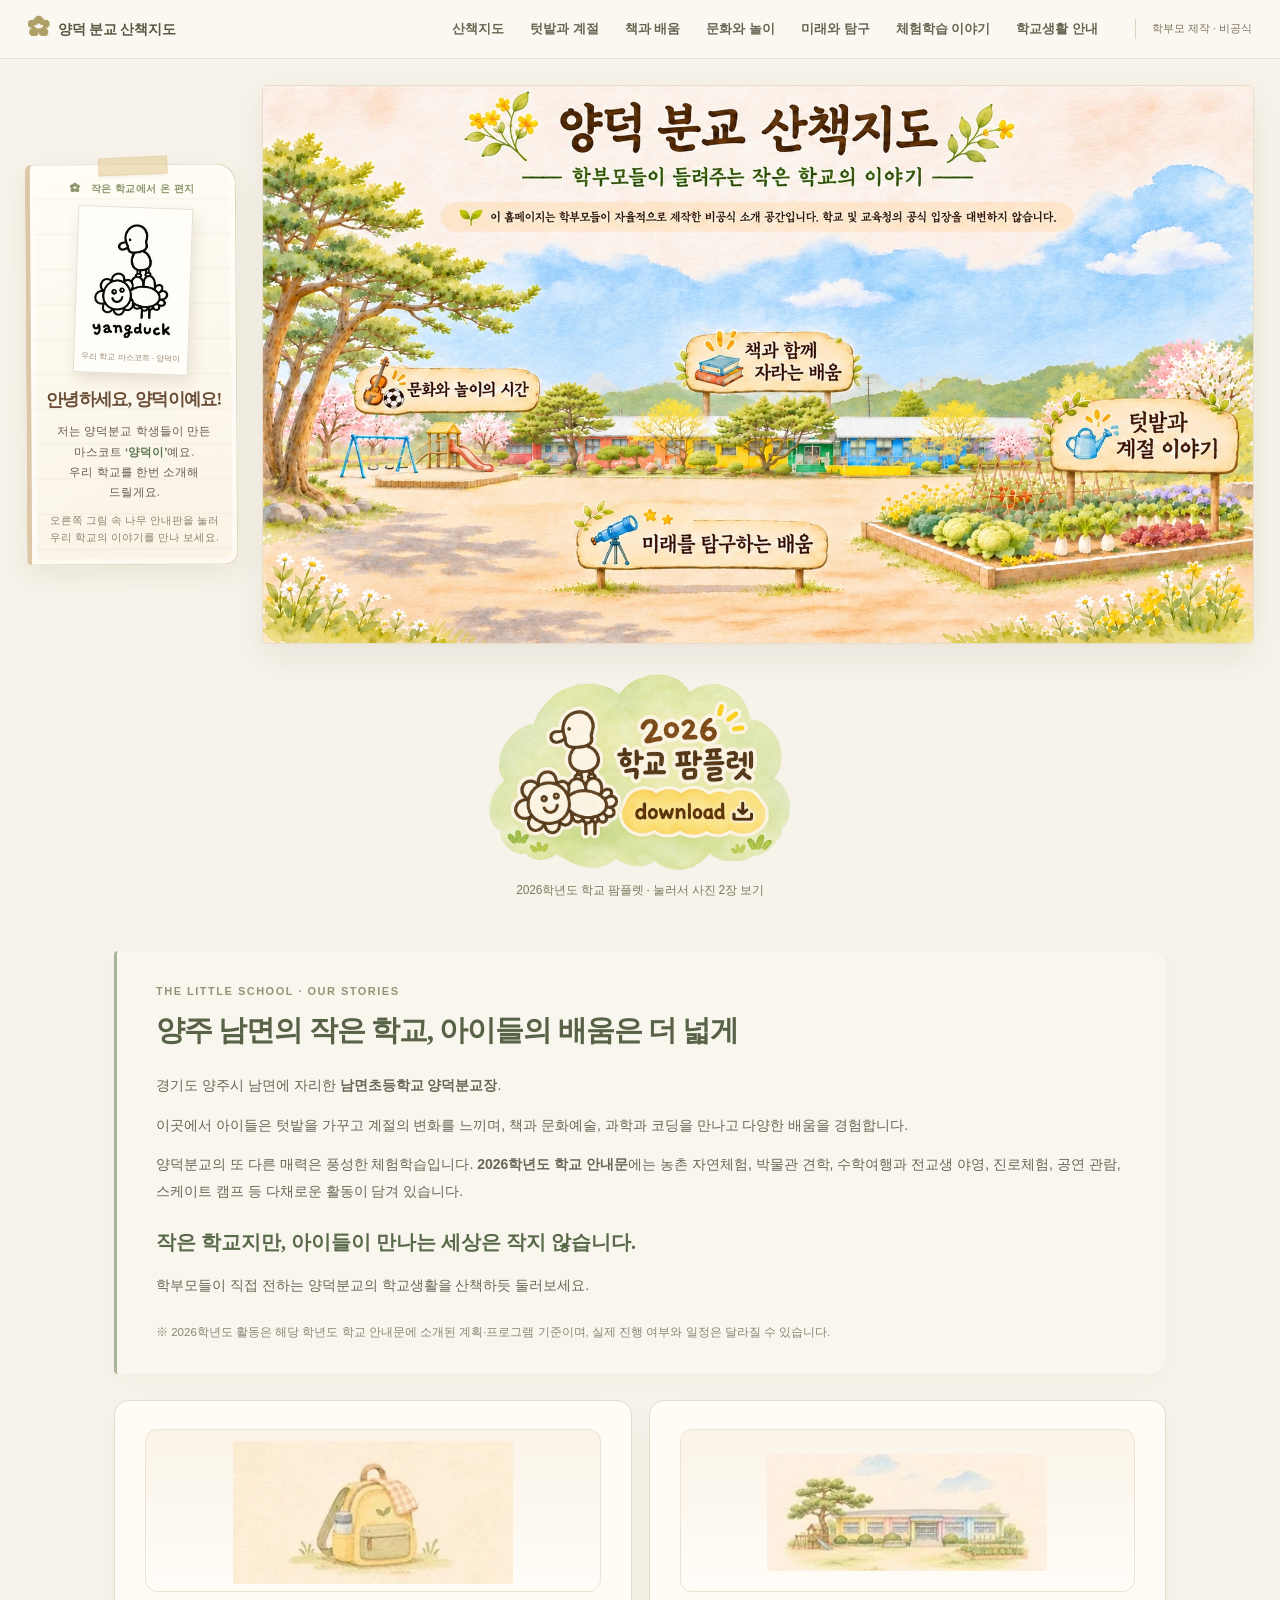
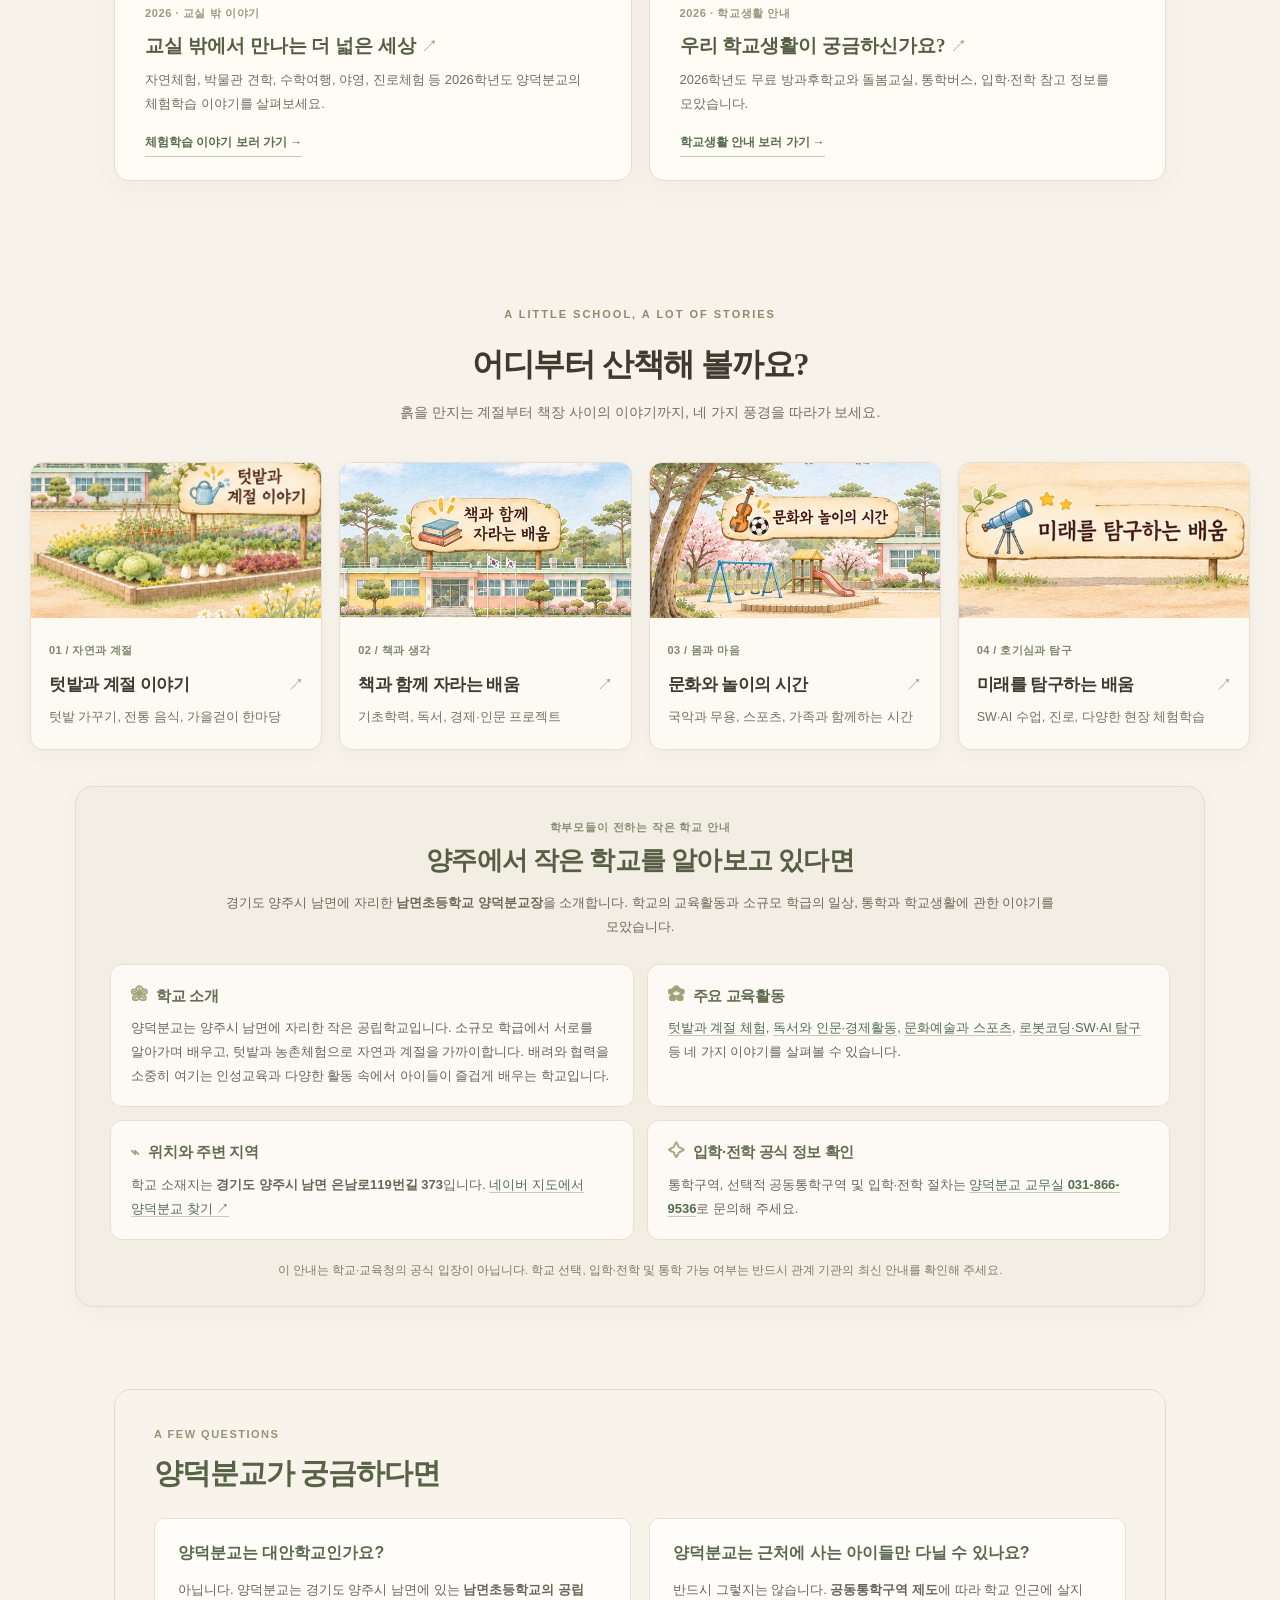
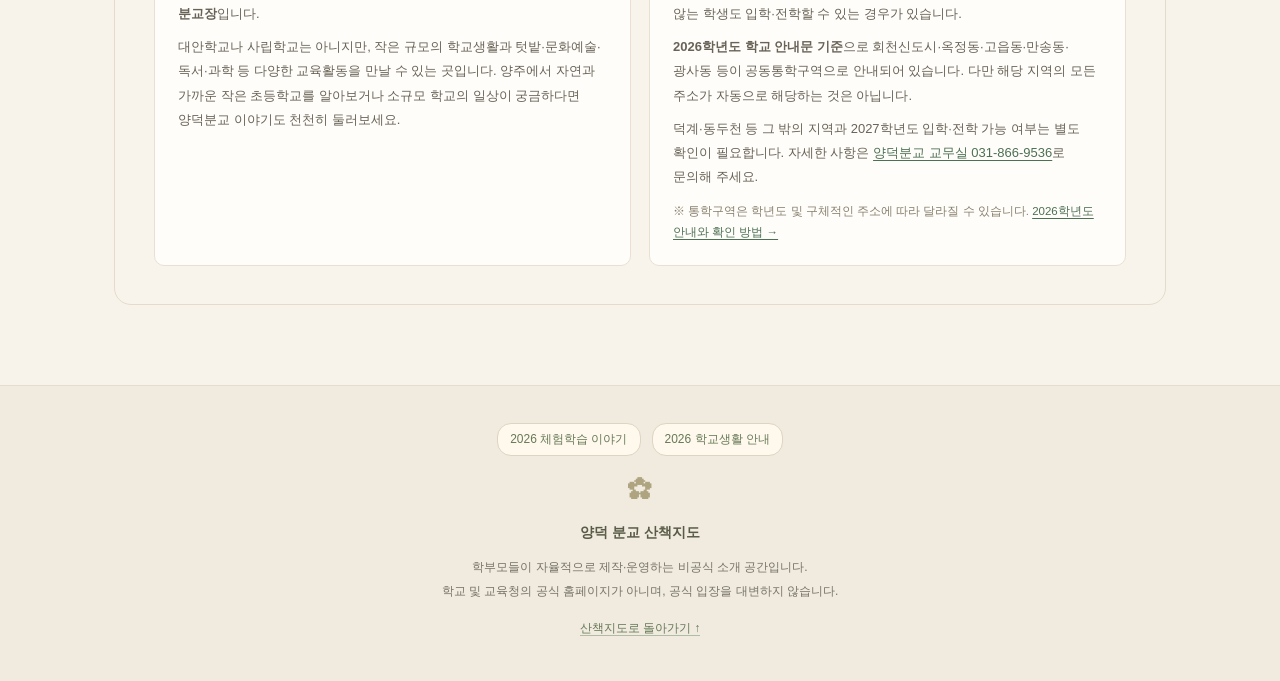
==== commit 6895537e: "Add files via upload" ====
--- a/index.html
+++ b/index.html
@@ -7,7 +7,7 @@
 <meta content="#f7f3ea" name="theme-color"/>
 <title>양덕 분교 산책지도 | 양주 남면의 작은 공립 초등학교</title>
 <meta content="양주시 남면의 공립 분교장 양덕분교. 텃밭교육과 농촌 자연체험, 수학여행과 야영 등 다양한 체험학습과 학교생활을 학부모의 시선으로 소개합니다." name="description"/>
-<link href="styles.css?v=pc-mascot-note-compact-20261113" rel="stylesheet"/>
+<link href="styles.css?v=pamphlet-20261113" rel="stylesheet"/>
 <!-- Absolute canonical and sitemap URL will be populated by the deploy workflow after the public URL is known. -->
 </head>
 <body class="is-home">
@@ -73,6 +73,12 @@
 <span>무료 방과후, 돌봄교실, 통학버스와 입학 정보</span>
 </a>
 </div>
+<section class="pamphlet-cta pamphlet-cta--mobile" aria-label="2026학년도 팜플렛 보기">
+  <a class="pamphlet-trigger" href="assets/yangdeok-2026-school-pamphlet-outside.jpg" data-pamphlet-open aria-haspopup="dialog" aria-label="2026학년도 양덕분교 팜플렛 사진 두 장 보기">
+    <img alt="양덕이 마스코트가 그려진 연두색 2026 학교 팜플렛 보기 스티커" src="assets/yangdeok-2026-pamphlet-button-mobile.webp" width="700" height="700" loading="lazy" decoding="async" />
+  </a>
+  <p>학교 팜플렛 사진 2장 보기 <span aria-hidden="true">↗</span></p>
+</section>
 <p class="mobile-poster-caption">아래 이야기 중 궁금한 활동을 눌러 둘러보세요.</p>
 <div aria-hidden="true" class="mobile-flower-border">❀ · 🌿 · ❀</div><div class="mobile-intro-seo"><p>경기도 양주시 남면에 자리한 남면초등학교 양덕분교장. 이곳에서 아이들이 만나고 배우고 경험하는 학교생활을 학부모들의 시선으로 담았습니다.</p><p>텃밭과 계절의 변화, 책과 함께하는 배움, 문화와 놀이, 과학과 새로운 기술을 만나는 시간까지. 그림 속 안내판을 따라 작은 학교의 이야기를 둘러보세요.</p></div>
 </div>
@@ -101,6 +107,12 @@
 </div>
 <p class="map-hint"><span aria-hidden="true">☝</span> 그림 속 나무 안내판을 누르면 학교의 이야기가 열려요.</p>
 </div>
+<section class="pamphlet-cta pamphlet-cta--desktop" aria-label="2026학년도 팜플렛 보기">
+  <a class="pamphlet-trigger" href="assets/yangdeok-2026-school-pamphlet-outside.jpg" data-pamphlet-open aria-haspopup="dialog" aria-label="2026학년도 양덕분교 팜플렛 사진 두 장 보기">
+    <img alt="양덕이와 연두색 수채화 배경의 2026 학교 팜플렛 보기 스티커" src="assets/yangdeok-2026-pamphlet-button-desktop.webp" width="960" height="720" decoding="async" loading="lazy" />
+  </a>
+  <p>2026학년도 학교 팜플렛 · 눌러서 사진 2장 보기</p>
+</section>
 <section aria-labelledby="feature-intro-title" class="school-feature-intro">
 <div class="feature-intro-inner">
 <span class="feature-kicker">THE LITTLE SCHOOL · OUR STORIES</span>
@@ -211,4 +223,77 @@
 <p>학부모들이 자율적으로 제작·운영하는 비공식 소개 공간입니다.<br/>학교 및 교육청의 공식 홈페이지가 아니며, 공식 입장을 대변하지 않습니다.</p>
 <a href="index.html">산책지도로 돌아가기 ↑</a>
 </footer>
+<dialog class="pamphlet-dialog" id="pamphlet-dialog" aria-labelledby="pamphlet-dialog-title">
+  <div class="pamphlet-dialog-layout">
+    <header class="pamphlet-dialog-heading">
+      <div>
+        <span class="pamphlet-dialog-kicker">2026 SCHOOL PAMPHLET</span>
+        <h2 id="pamphlet-dialog-title">2026학년도 양덕분교 학교 팜플렛</h2>
+      </div>
+      <button type="button" class="pamphlet-dialog-close" data-pamphlet-close aria-label="팜플렛 닫기">✕</button>
+    </header>
+    <nav class="pamphlet-dialog-tabs" aria-label="팜플렛 사진 선택">
+      <button type="button" data-pamphlet-page="outside" aria-pressed="true">앞면 · 학교 소개</button>
+      <button type="button" data-pamphlet-page="inside" aria-pressed="false">뒷면 · 교육활동</button>
+    </nav>
+    <figure class="pamphlet-dialog-figure">
+      <img id="pamphlet-dialog-image" alt="2026학년도 양덕분교 학교 팜플렛 앞면: 학교 소개, 운영 안내, QR코드" width="1536" height="1115" />
+      <figcaption id="pamphlet-dialog-caption">사진을 누르면 원본 크기로 크게 볼 수 있습니다.</figcaption>
+    </figure>
+    <div class="pamphlet-dialog-actions">
+      <a class="pamphlet-dialog-open" id="pamphlet-open-original" href="assets/yangdeok-2026-school-pamphlet-outside.jpg" target="_blank" rel="noopener noreferrer">원본 크게 보기 ↗</a>
+      <a class="pamphlet-dialog-download" id="pamphlet-download" href="assets/yangdeok-2026-school-pamphlet-outside.jpg" download="yangdeok-2026-school-pamphlet-outside.jpg">이 사진 저장 ↓</a>
+    </div>
+    <p class="pamphlet-dialog-footnote">2026학년도 안내 자료입니다. 프로그램·통학·지원 사항은 실제 운영 시 변경될 수 있으며, 이 사이트는 학부모가 제작한 비공식 안내 공간입니다.</p>
+  </div>
+</dialog>
+<script>
+(() => {
+  const dialog = document.getElementById('pamphlet-dialog');
+  if (!dialog || typeof dialog.showModal !== 'function') return;
+  const picture = document.getElementById('pamphlet-dialog-image');
+  const original = document.getElementById('pamphlet-open-original');
+  const download = document.getElementById('pamphlet-download');
+  const pageButtons = [...dialog.querySelectorAll('[data-pamphlet-page]')];
+  const pages = {
+    outside: {
+      src: 'assets/yangdeok-2026-school-pamphlet-outside.jpg',
+      alt: '2026학년도 양덕분교 학교 팜플렛 앞면: 학교 소개와 2026년 주요 운영 안내',
+      name: 'yangdeok-2026-school-pamphlet-outside.jpg'
+    },
+    inside: {
+      src: 'assets/yangdeok-2026-school-pamphlet-inside.jpg',
+      alt: '2026학년도 양덕분교 학교 팜플렛 뒷면: 텃밭, 독서, 문화예술 등 교육활동 소개',
+      name: 'yangdeok-2026-school-pamphlet-inside.jpg'
+    }
+  };
+  let current = 'outside';
+  const select = (which) => {
+    if (!pages[which]) return;
+    current = which;
+    const page = pages[which];
+    picture.src = page.src;
+    picture.alt = page.alt;
+    original.href = page.src;
+    download.href = page.src;
+    download.download = page.name;
+    pageButtons.forEach(b => b.setAttribute('aria-pressed', String(b.dataset.pamphletPage === which)));
+  };
+  document.querySelectorAll('[data-pamphlet-open]').forEach(a => a.addEventListener('click', e => {
+    e.preventDefault();
+    select('outside');
+    dialog.showModal();
+  }));
+  pageButtons.forEach(b => b.addEventListener('click', () => select(b.dataset.pamphletPage)));
+  dialog.querySelector('[data-pamphlet-close]').addEventListener('click', () => dialog.close());
+  dialog.addEventListener('click', (e) => { if (e.target === dialog) dialog.close(); });
+  dialog.addEventListener('keydown', (e) => {
+    if (e.key === 'ArrowRight' || e.key === 'ArrowLeft') {
+      e.preventDefault();
+      select(current === 'outside' ? 'inside' : 'outside');
+    }
+  });
+  picture.addEventListener('click', () => window.open(pages[current].src, '_blank', 'noopener'));
+})();
+</script>
 </body></html>
--- a/styles.css
+++ b/styles.css
@@ -672,3 +672,39 @@
     mask-repeat: no-repeat;
   }
 }
+
+/* 2026 school pamphlet: watercolor sticker and accessible two-image viewer. */
+.pamphlet-cta {text-align:center}
+.pamphlet-cta--mobile {display:none}
+.pamphlet-cta--desktop {max-width:620px;margin:0 auto;padding:2px 20px 8px}
+.pamphlet-trigger {display:block;width:100%;max-width:310px;margin:0 auto;text-decoration:none;border-radius:20px;transition:transform .2s ease, filter .2s ease}
+.pamphlet-trigger:hover {transform:translateY(-3px);filter:drop-shadow(0 6px 8px rgba(85,89,52,.11))}
+.pamphlet-trigger:focus-visible {outline:3px solid #5c7754;outline-offset:4px}
+.pamphlet-trigger img {width:100%;height:auto;object-fit:contain}
+.pamphlet-cta p {margin:-9px 0 2px;color:#7b795f;font-size:12px;letter-spacing:-.15px}
+.pamphlet-dialog {width:min(940px,calc(100% - 24px));max-height:min(94dvh,1200px);padding:0;border:1px solid #e7d9c1;border-radius:15px;background:#fffcf5;color:#483e32;box-shadow:0 24px 90px rgba(22,28,19,.24);overflow-y:auto}
+.pamphlet-dialog::backdrop {background:rgba(25,29,26,.76);backdrop-filter:blur(3px)}
+.pamphlet-dialog-layout {padding:clamp(12px,2.4vw,24px)}
+.pamphlet-dialog-heading {display:flex;gap:15px;align-items:start;justify-content:space-between}
+.pamphlet-dialog-kicker {font-size:10px;font-weight:750;letter-spacing:1.5px;color:#7b9465}
+.pamphlet-dialog-heading h2 {font-size:clamp(17px,2.2vw,23px);line-height:1.5;margin:3px 0 11px;letter-spacing:-.7px}
+.pamphlet-dialog-close {flex:none;border:1px solid #d6d0c0;border-radius:50%;background:#fffdf8;width:38px;height:38px;cursor:pointer;color:#695f4f;font-size:16px}
+.pamphlet-dialog-tabs {display:flex;gap:9px;margin:2px 0 14px}
+.pamphlet-dialog-tabs button {flex:1;cursor:pointer;border:1px solid #d5d1c1;background:#f9f6ee;color:#625e4d;border-radius:11px;padding:10px 8px;font-size:clamp(12px,2.8vw,14px);font-weight:700}
+.pamphlet-dialog-tabs button[aria-pressed="true"] {background:#e9eddb;border-color:#9eae87;color:#495f41;box-shadow:inset 0 -2px 0 #b0bf9b}
+.pamphlet-dialog-figure {margin:0;text-align:center}
+.pamphlet-dialog-figure img {display:block;width:100%;height:auto;max-height:calc(94dvh - 260px);object-fit:contain;background:#f5f0e5;cursor:zoom-in}
+.pamphlet-dialog-figure figcaption {font-size:11px;color:#847d6b;margin:8px 0 0}
+.pamphlet-dialog-actions {display:flex;justify-content:center;flex-wrap:wrap;gap:10px;margin:13px auto}
+.pamphlet-dialog-actions a {border:1px solid #c5cbac;border-radius:10px;padding:8px 15px;color:#4e6644;font-size:12px;font-weight:700;text-decoration:none;background:#f5f8ec}
+.pamphlet-dialog-actions a:hover {background:#e8efde}
+.pamphlet-dialog-footnote {margin:9px auto 0;text-align:center;color:#817e6b;font-size:11px;line-height:1.65}
+@media(max-width:820px) {
+ .pamphlet-cta--desktop {display:none}
+ .pamphlet-cta--mobile {display:block;max-width:530px;margin:13px auto 2px}
+ .pamphlet-cta--mobile .pamphlet-trigger {width:min(55vw,224px);max-width:224px}
+ .pamphlet-cta--mobile p {margin:-7px 0 6px;font-size:11px}
+ .pamphlet-dialog {max-height:94dvh}
+ .pamphlet-dialog-figure img {max-height:calc(94dvh - 260px)}
+}
+@media(prefers-reduced-motion:reduce){.pamphlet-trigger{transition:none}}
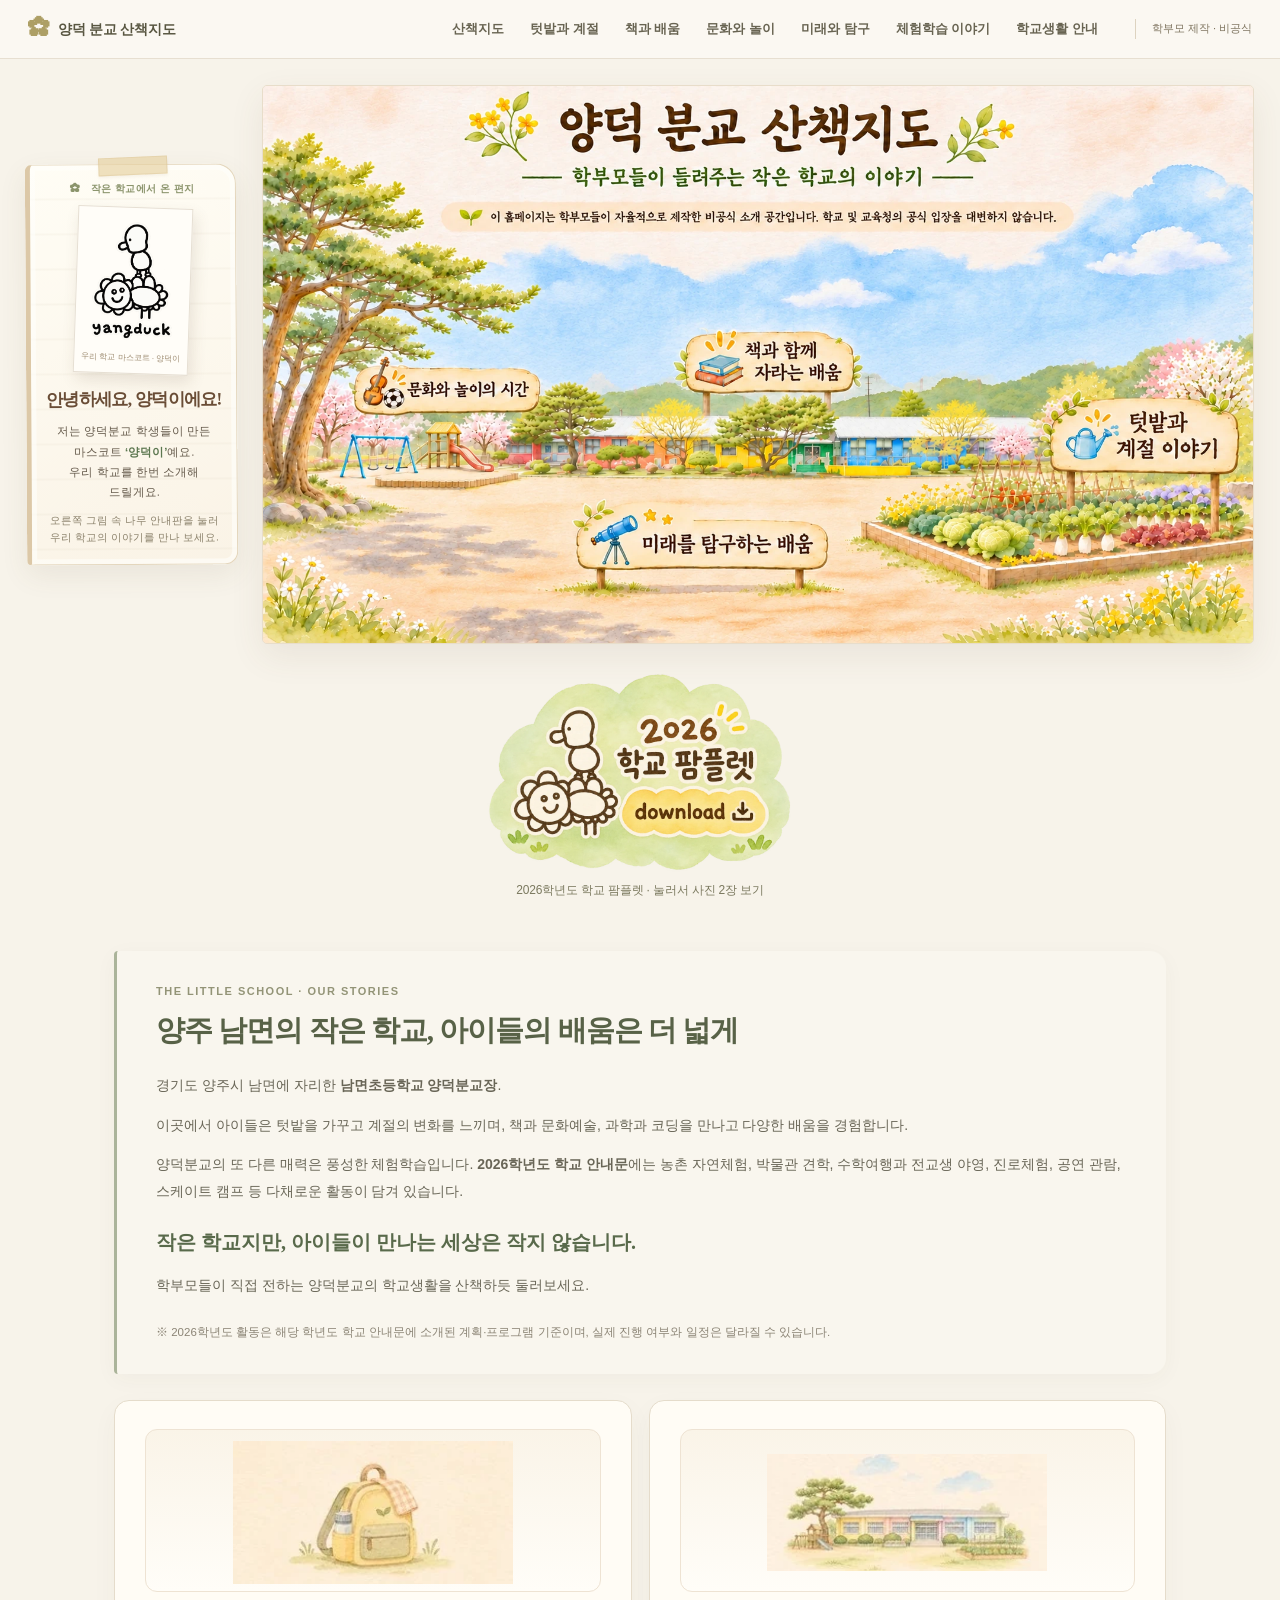
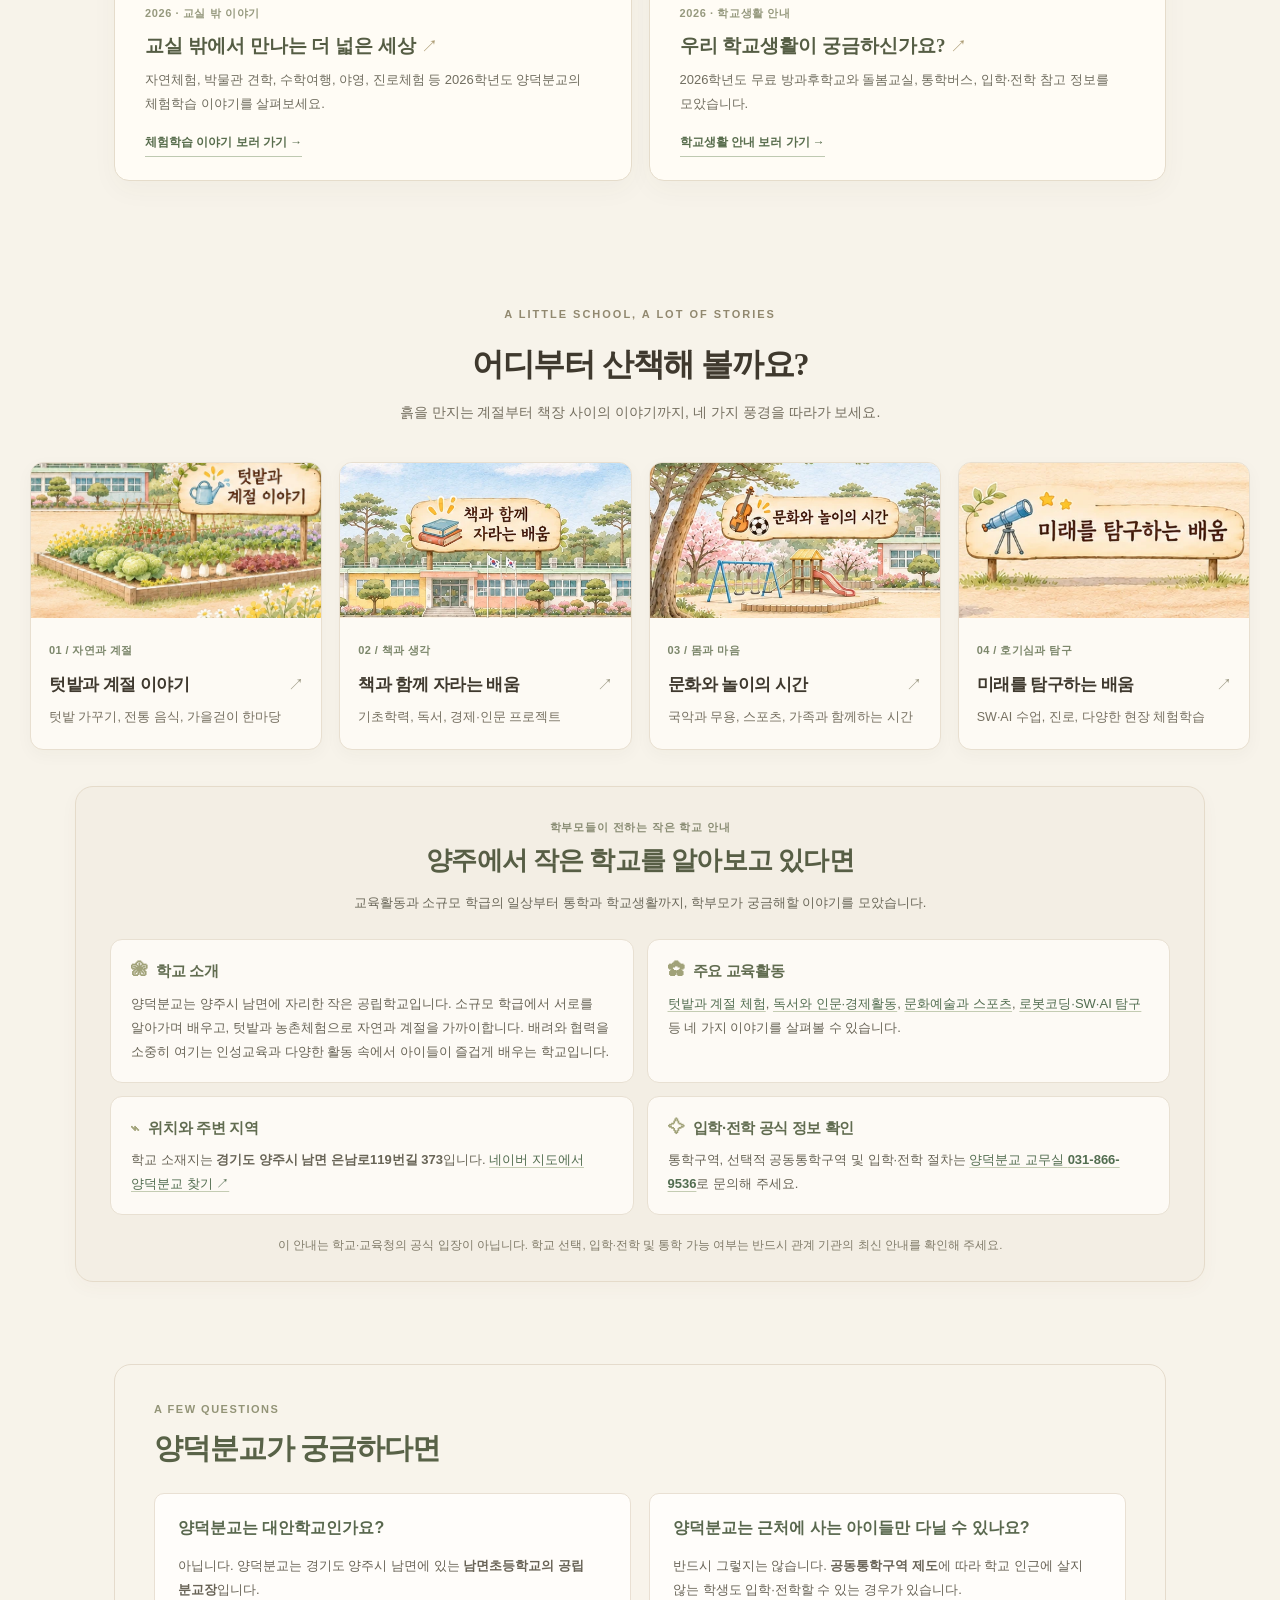
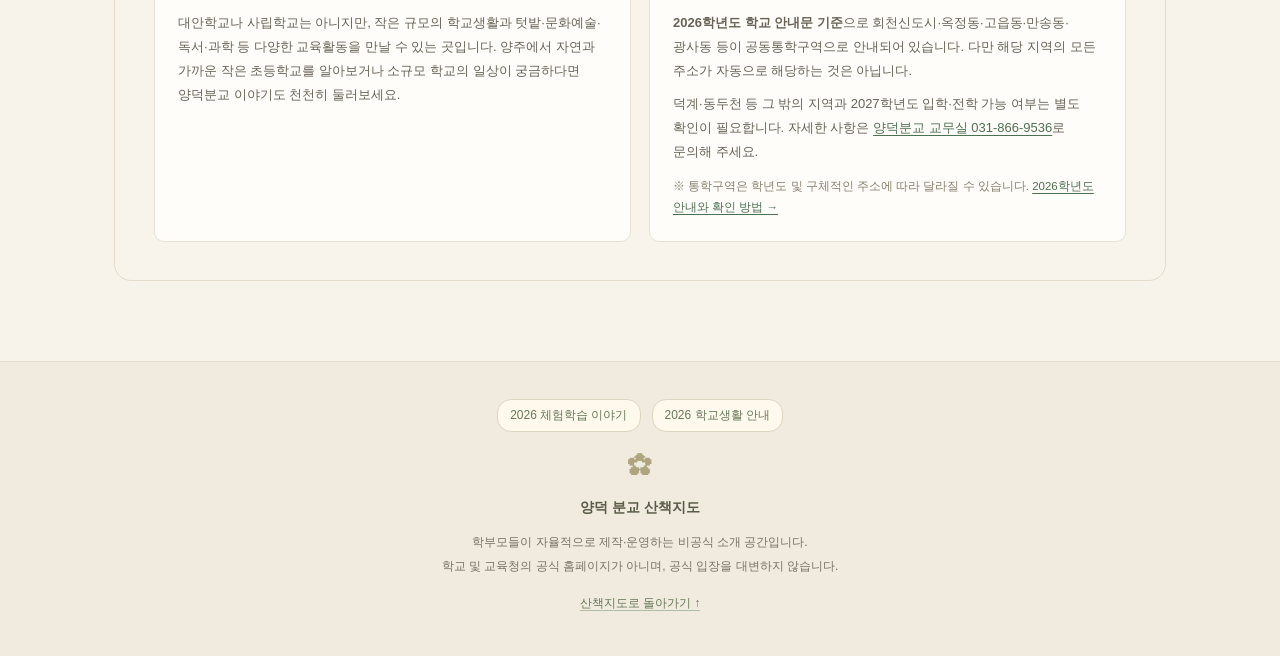
==== commit eb2076e1: "Add files via upload" ====
--- a/index.html
+++ b/index.html
@@ -8,7 +8,18 @@
 <title>양덕 분교 산책지도 | 양주 남면의 작은 공립 초등학교</title>
 <meta content="양주시 남면의 공립 분교장 양덕분교. 텃밭교육과 농촌 자연체험, 수학여행과 야영 등 다양한 체험학습과 학교생활을 학부모의 시선으로 소개합니다." name="description"/>
 <link href="styles.css?v=pamphlet-20261113" rel="stylesheet"/>
-<!-- Absolute canonical and sitemap URL will be populated by the deploy workflow after the public URL is known. -->
+<link rel="canonical" href="https://yangdukparents.github.io/">
+<meta property="og:type" content="website">
+<meta property="og:locale" content="ko_KR">
+<meta property="og:site_name" content="양덕 분교 산책지도">
+<meta property="og:title" content="양덕 분교 산책지도 | 양주 남면의 작은 공립 초등학교">
+<meta property="og:description" content="양주시 남면의 공립 분교장 양덕분교. 텃밭교육과 농촌 자연체험, 수학여행과 야영 등 다양한 체험학습과 학교생활을 학부모의 시선으로 소개합니다.">
+<meta property="og:url" content="https://yangdukparents.github.io/">
+<meta property="og:image" content="https://yangdukparents.github.io/assets/yangdeok-social-preview.jpg">
+<meta property="og:image:width" content="1200">
+<meta property="og:image:height" content="630">
+<meta property="og:image:alt" content="양덕 분교 산책지도의 수채화 학교 전경">
+<meta name="twitter:card" content="summary_large_image">
 </head>
 <body class="is-home">
 <a class="skip-link" href="#main">본문 바로가기</a>
@@ -90,7 +101,7 @@
 <figcaption>우리 학교 마스코트 · 양덕이</figcaption>
 </figure>
 <div class="mascot-note-message">
-<h2>안녕하세요, 양덕이예요!</h2>
+<h2>안녕하세요, 양덕이에요!</h2>
 <p>저는 양덕분교 학생들이 만든 마스코트 <strong>‘양덕이’</strong>예요.<br/>우리 학교를 한번 소개해 드릴게요.</p>
 <p class="mascot-note-small">오른쪽 그림 속 나무 안내판을 눌러<br/>우리 학교의 이야기를 만나 보세요.</p>
 </div>
@@ -174,7 +185,7 @@
 <div class="school-guide-heading">
 <span class="school-guide-kicker">학부모들이 전하는 작은 학교 안내</span>
 <h2 id="school-guide-heading">양주에서 작은 학교를 알아보고 있다면</h2>
-<p>경기도 양주시 남면에 자리한 <strong>남면초등학교 양덕분교장</strong>을 소개합니다. 학교의 교육활동과 소규모 학급의 일상, 통학과 학교생활에 관한 이야기를 모았습니다.</p>
+<p>교육활동과 소규모 학급의 일상부터 통학과 학교생활까지, 학부모가 궁금해할 이야기를 모았습니다.</p>
 </div>
 <div class="school-guide-grid">
 <section aria-labelledby="school-about-title" class="school-guide-item">
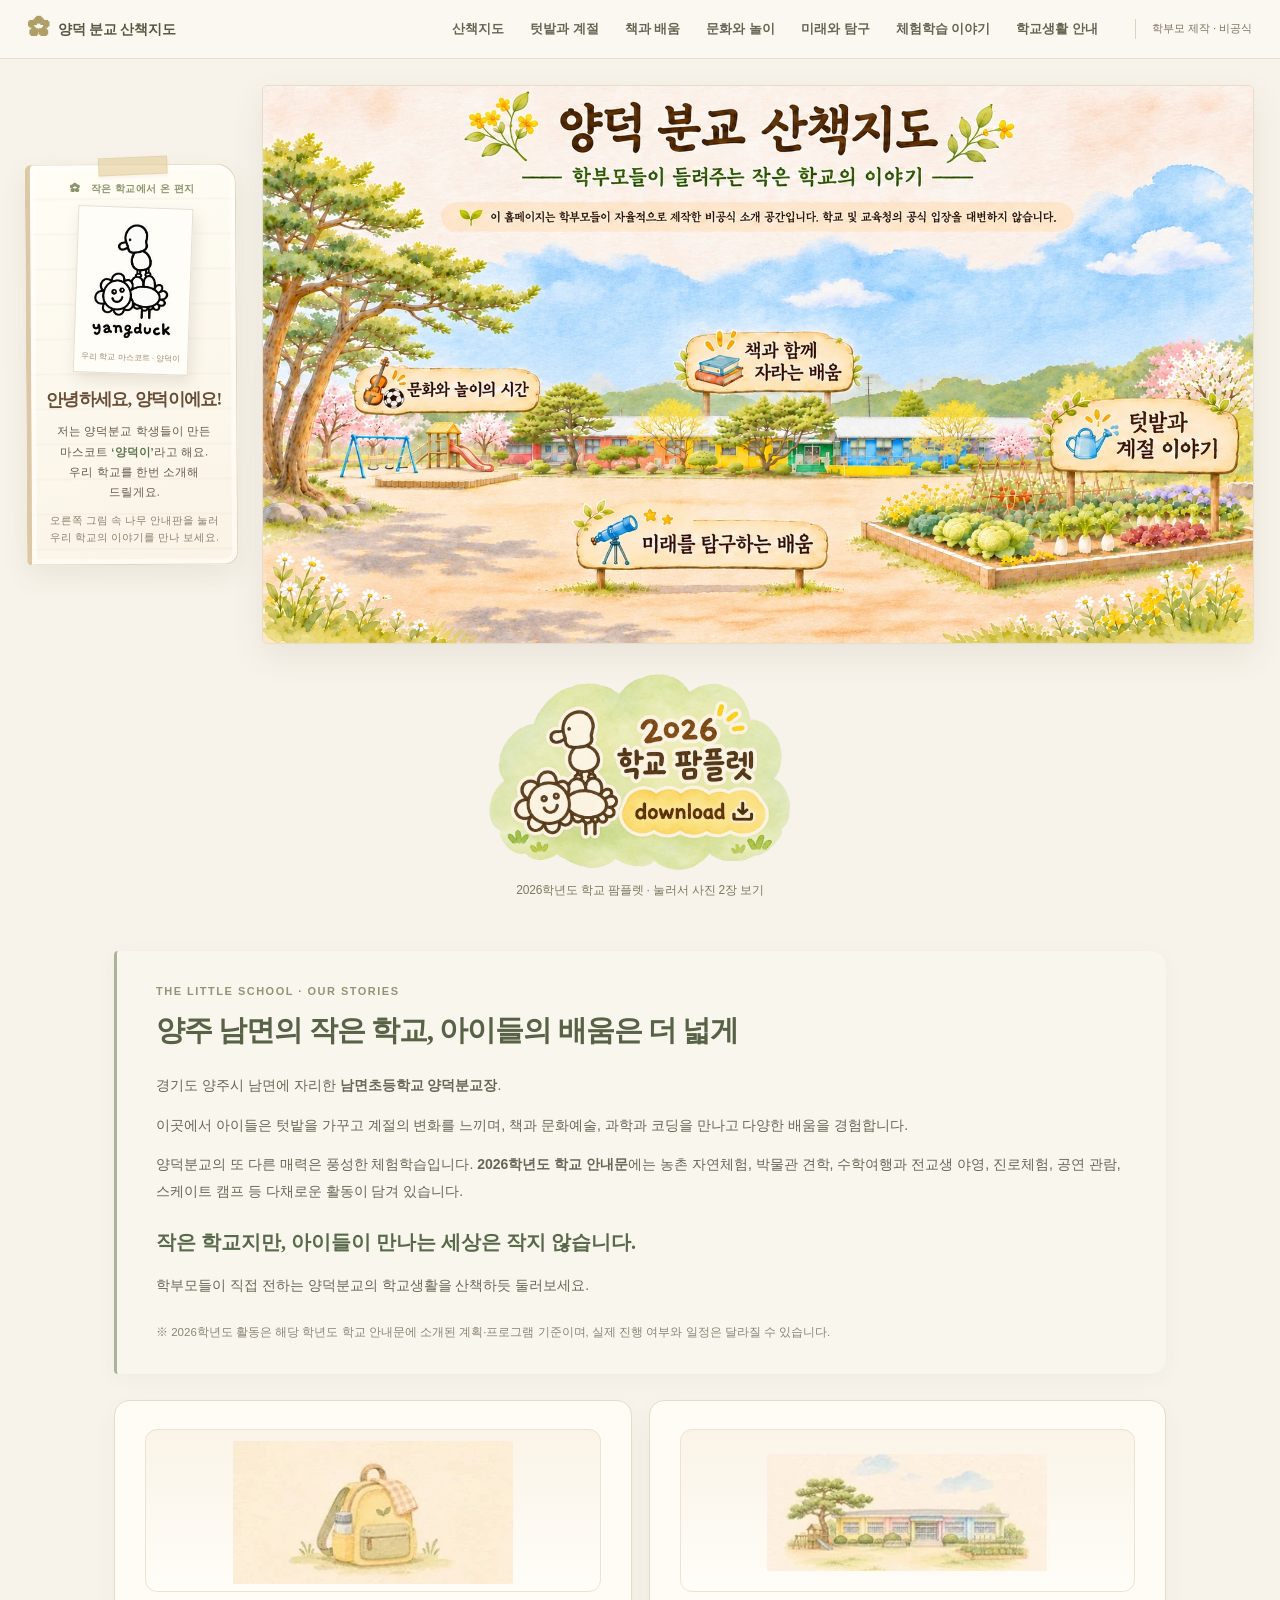
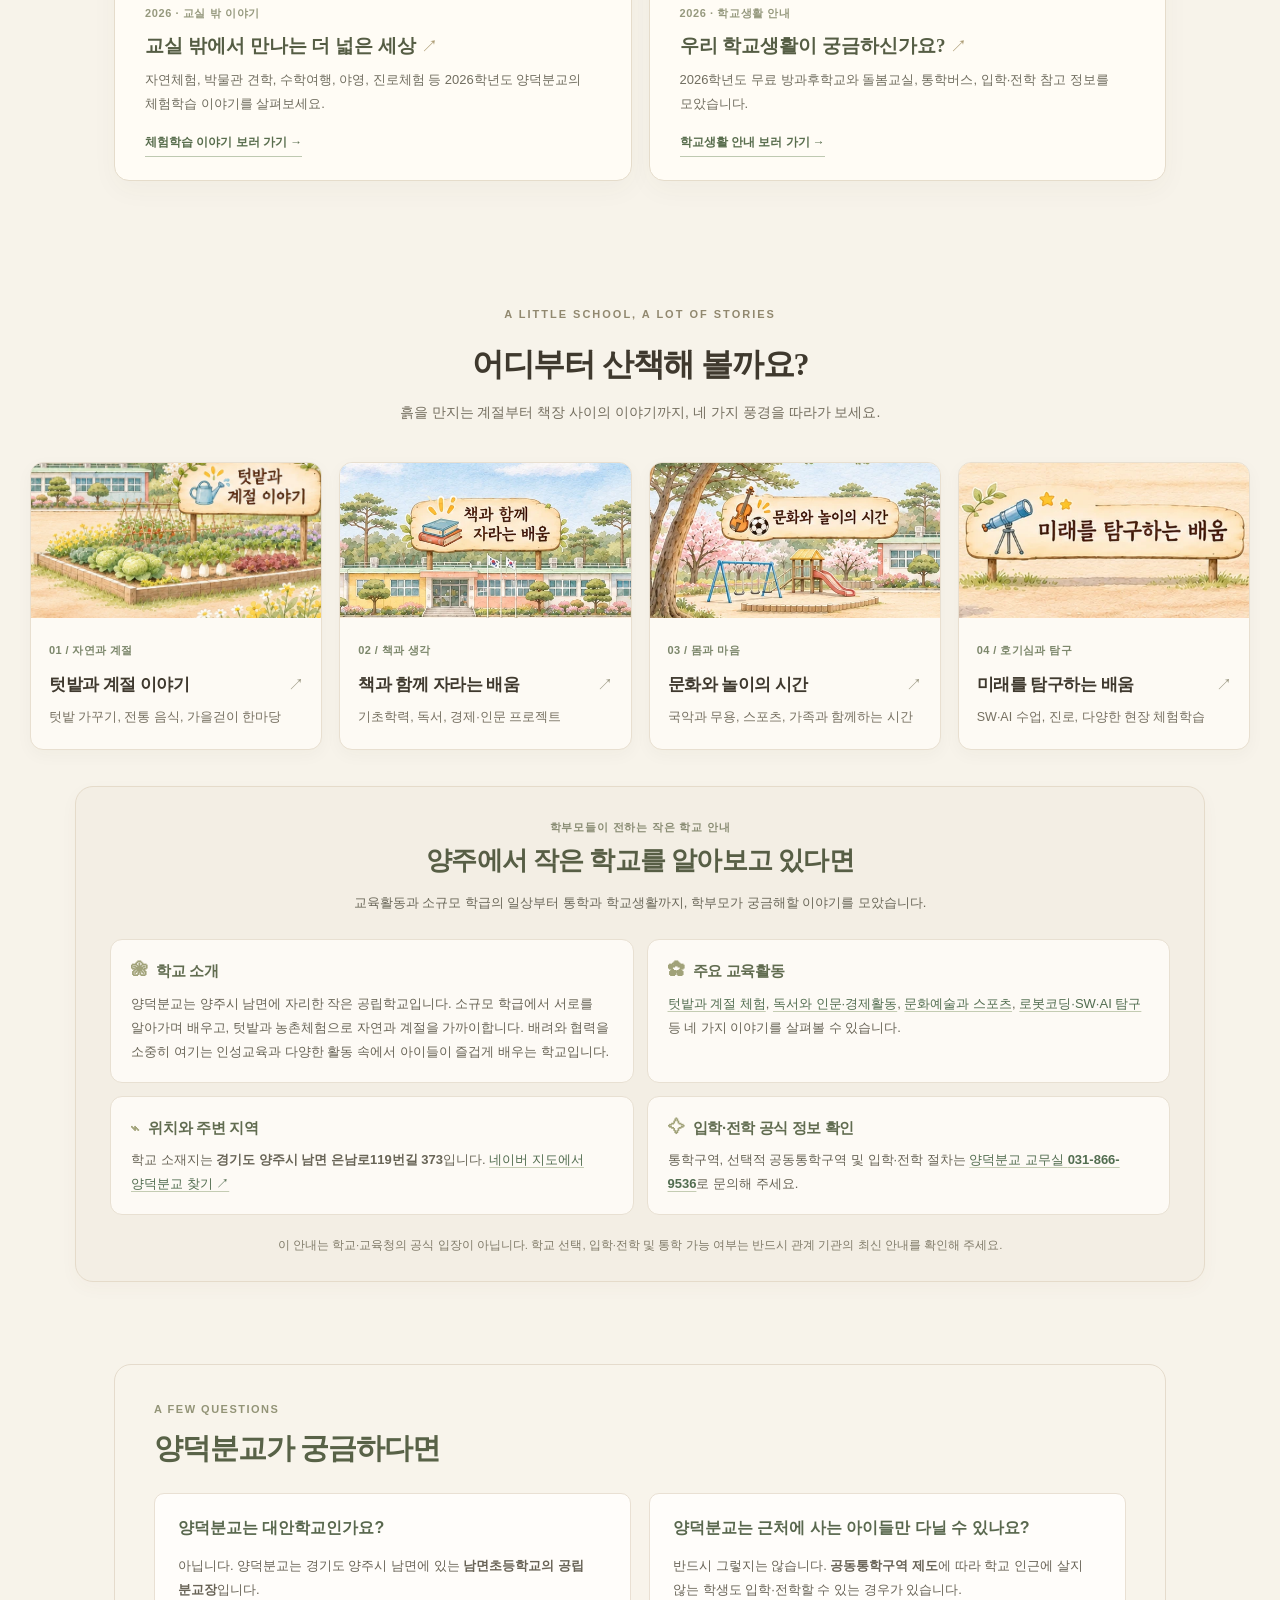
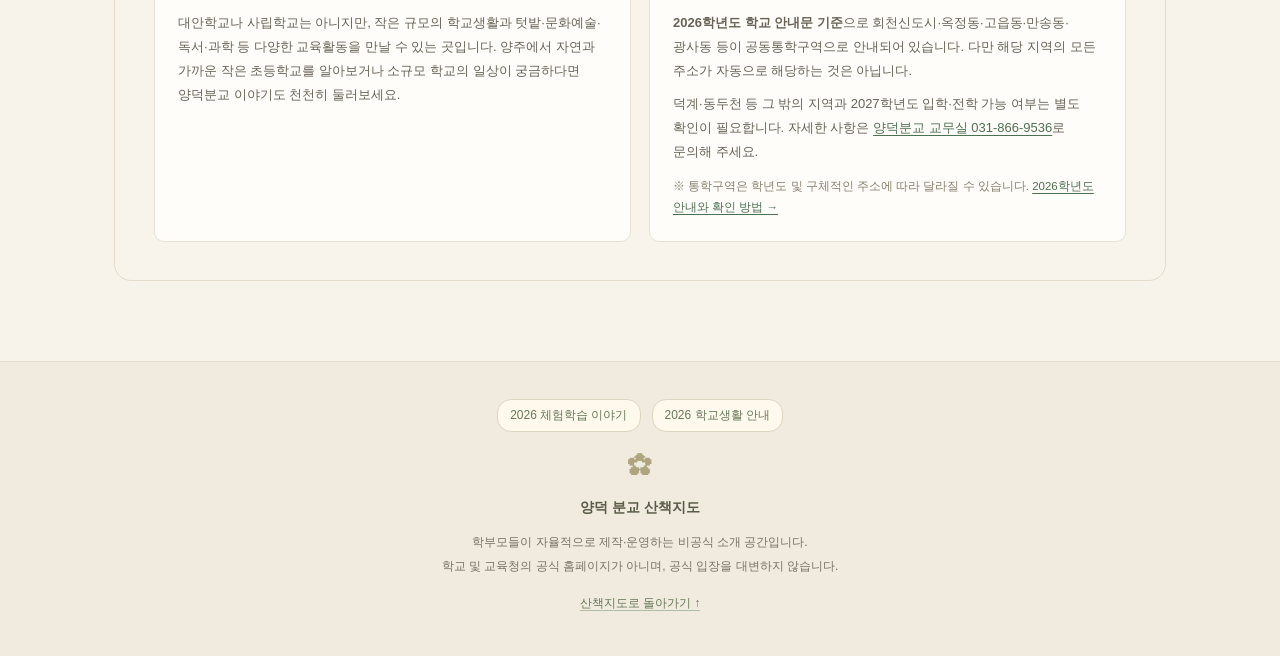
==== commit 4a6a7027: "Add files via upload" ====
--- a/index.html
+++ b/index.html
@@ -102,7 +102,7 @@
 </figure>
 <div class="mascot-note-message">
 <h2>안녕하세요, 양덕이에요!</h2>
-<p>저는 양덕분교 학생들이 만든 마스코트 <strong>‘양덕이’</strong>예요.<br/>우리 학교를 한번 소개해 드릴게요.</p>
+<p>저는 양덕분교 학생들이 만든 마스코트 <strong>‘양덕이’</strong>라고 해요.<br/>우리 학교를 한번 소개해 드릴게요.</p>
 <p class="mascot-note-small">오른쪽 그림 속 나무 안내판을 눌러<br/>우리 학교의 이야기를 만나 보세요.</p>
 </div>
 </aside>
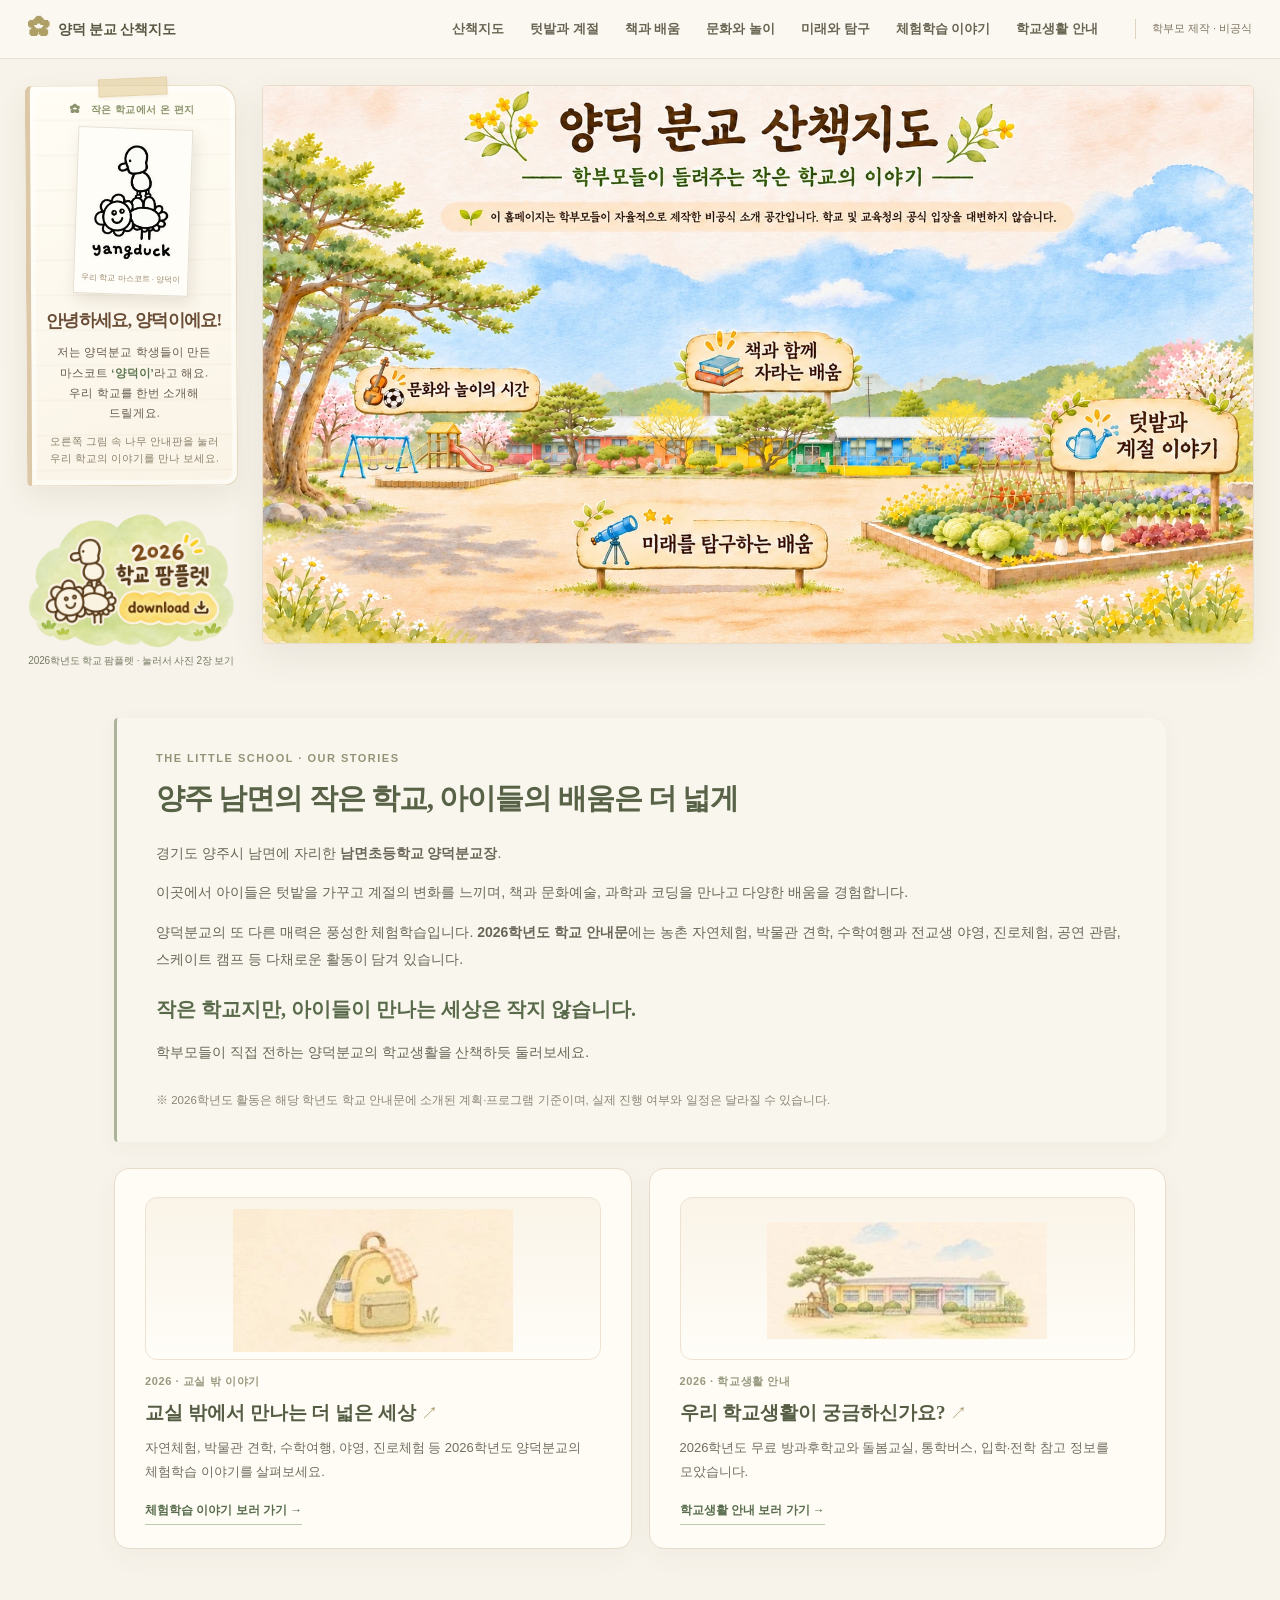
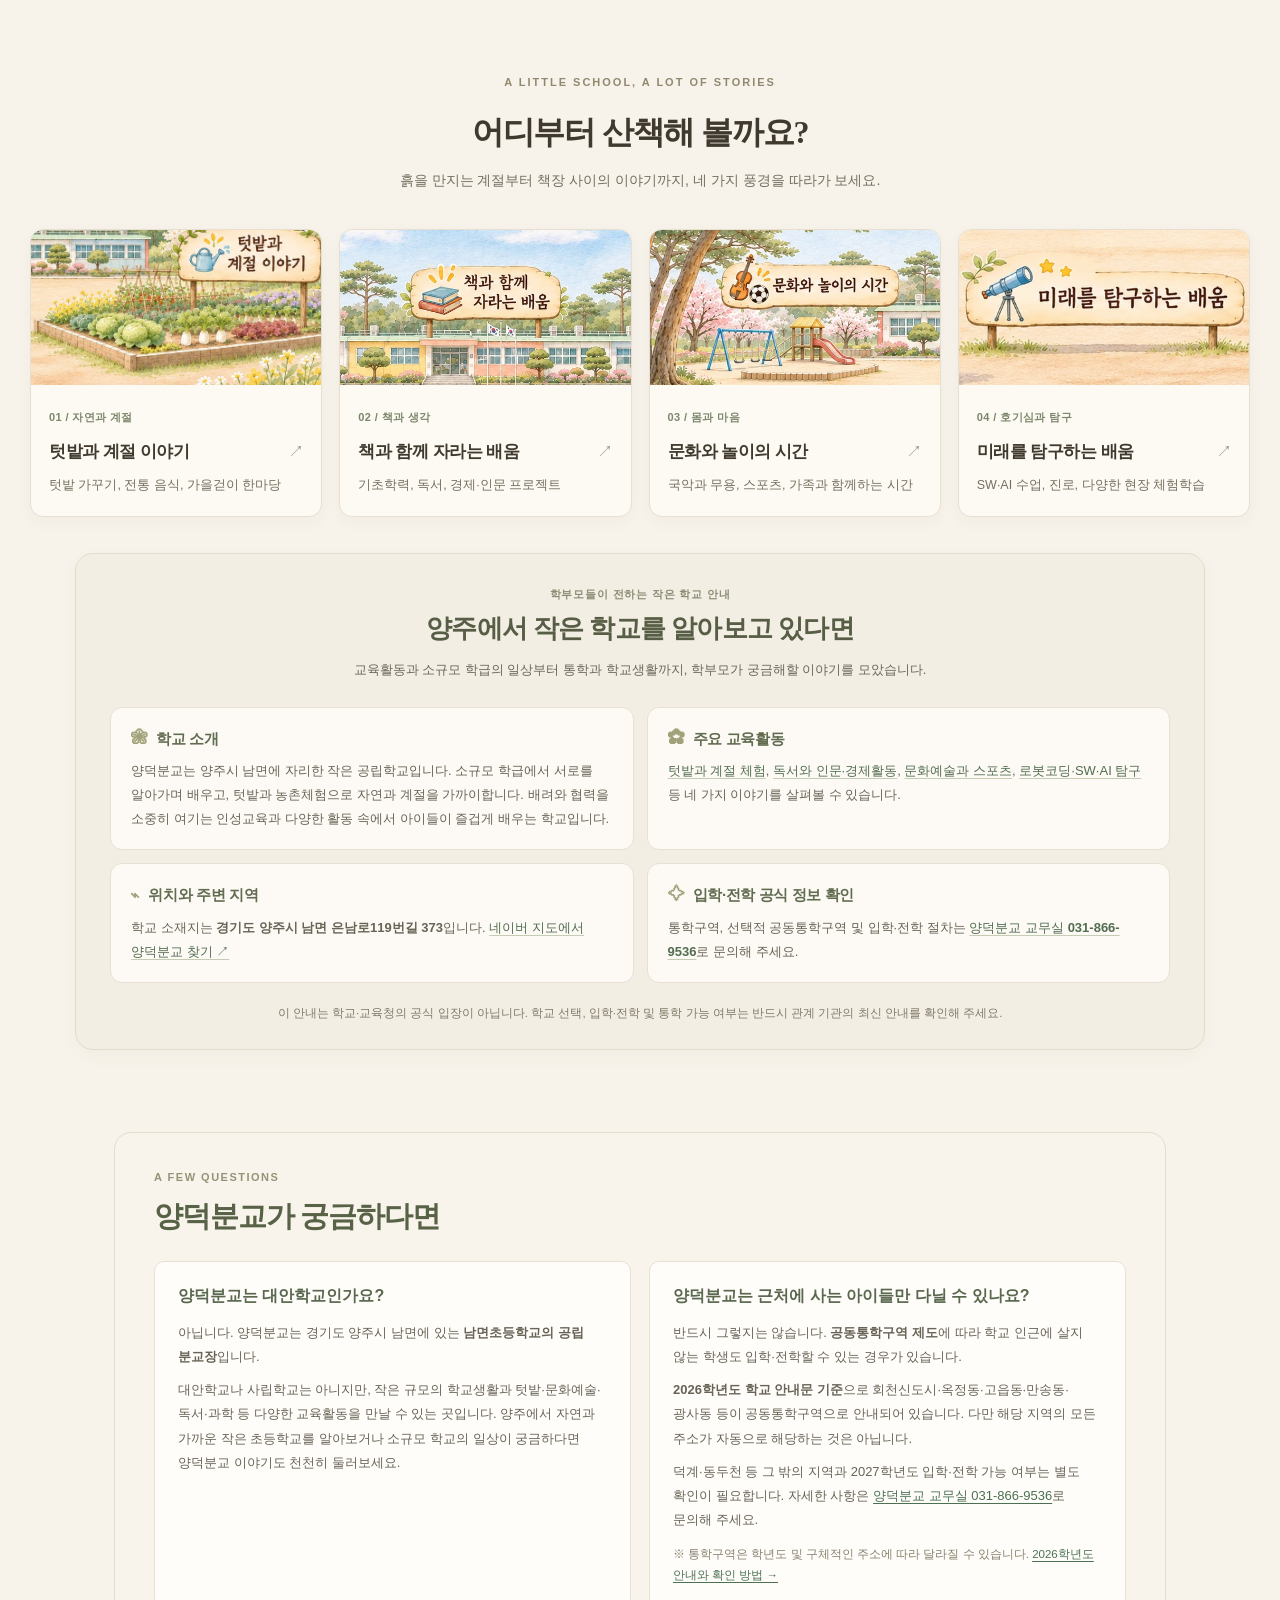
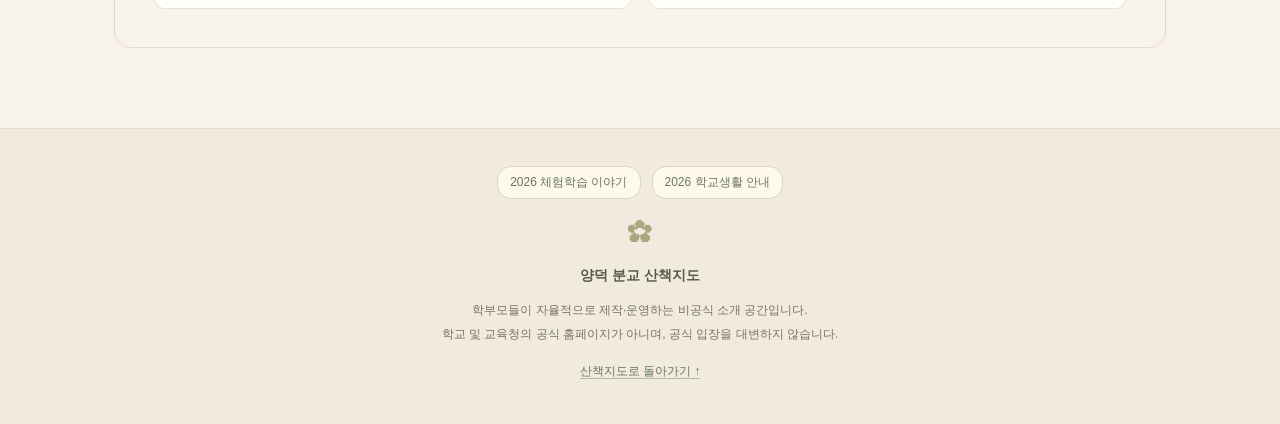
==== commit 29478a2d: "Add files via upload" ====
--- a/index.html
+++ b/index.html
@@ -7,7 +7,7 @@
 <meta content="#f7f3ea" name="theme-color"/>
 <title>양덕 분교 산책지도 | 양주 남면의 작은 공립 초등학교</title>
 <meta content="양주시 남면의 공립 분교장 양덕분교. 텃밭교육과 농촌 자연체험, 수학여행과 야영 등 다양한 체험학습과 학교생활을 학부모의 시선으로 소개합니다." name="description"/>
-<link href="styles.css?v=pamphlet-20261113" rel="stylesheet"/>
+<link href="styles.css?v=pc-pamphlet-sidebar-20261113" rel="stylesheet"/>
 <link rel="canonical" href="https://yangdukparents.github.io/">
 <meta property="og:type" content="website">
 <meta property="og:locale" content="ko_KR">
@@ -94,6 +94,7 @@
 <div aria-hidden="true" class="mobile-flower-border">❀ · 🌿 · ❀</div><div class="mobile-intro-seo"><p>경기도 양주시 남면에 자리한 남면초등학교 양덕분교장. 이곳에서 아이들이 만나고 배우고 경험하는 학교생활을 학부모들의 시선으로 담았습니다.</p><p>텃밭과 계절의 변화, 책과 함께하는 배움, 문화와 놀이, 과학과 새로운 기술을 만나는 시간까지. 그림 속 안내판을 따라 작은 학교의 이야기를 둘러보세요.</p></div>
 </div>
 <div class="desktop-hero-layout">
+<div class="desktop-side-column">
 <aside aria-label="양덕이의 학교 소개" class="mascot-note">
 <span class="mascot-note-kicker">✿   작은 학교에서 온 편지</span>
 <figure class="mascot-polaroid">
@@ -106,6 +107,13 @@
 <p class="mascot-note-small">오른쪽 그림 속 나무 안내판을 눌러<br/>우리 학교의 이야기를 만나 보세요.</p>
 </div>
 </aside>
+<section class="pamphlet-cta pamphlet-cta--desktop" aria-label="2026학년도 팜플렛 보기">
+  <a class="pamphlet-trigger" href="assets/yangdeok-2026-school-pamphlet-outside.jpg" data-pamphlet-open aria-haspopup="dialog" aria-label="2026학년도 양덕분교 팜플렛 사진 두 장 보기">
+    <img alt="양덕이와 연두색 수채화 배경의 2026 학교 팜플렛 보기 스티커" src="assets/yangdeok-2026-pamphlet-button-desktop.webp" width="960" height="720" decoding="async" loading="lazy" />
+  </a>
+  <p>2026학년도 학교 팜플렛 · 눌러서 사진 2장 보기</p>
+</section>
+</div>
 <div aria-label="PC용 수채화 학교 산책지도" class="map-scroll" role="region" tabindex="0">
 <div class="map-canvas">
 <img alt="양덕 분교 수채화 산책지도. 가운데 알록달록한 단층 학교 건물과 소나무, 왼쪽 놀이시설, 오른쪽 네모난 텃밭이 있으며 네 개의 나무 안내판이 그려져 있습니다." class="map-illustration" decoding="async" height="941" loading="lazy" src="assets/school-map.webp" width="1671"/>
@@ -117,14 +125,7 @@
 </div>
 </div>
 <p class="map-hint"><span aria-hidden="true">☝</span> 그림 속 나무 안내판을 누르면 학교의 이야기가 열려요.</p>
-</div>
-<section class="pamphlet-cta pamphlet-cta--desktop" aria-label="2026학년도 팜플렛 보기">
-  <a class="pamphlet-trigger" href="assets/yangdeok-2026-school-pamphlet-outside.jpg" data-pamphlet-open aria-haspopup="dialog" aria-label="2026학년도 양덕분교 팜플렛 사진 두 장 보기">
-    <img alt="양덕이와 연두색 수채화 배경의 2026 학교 팜플렛 보기 스티커" src="assets/yangdeok-2026-pamphlet-button-desktop.webp" width="960" height="720" decoding="async" loading="lazy" />
-  </a>
-  <p>2026학년도 학교 팜플렛 · 눌러서 사진 2장 보기</p>
-</section>
-<section aria-labelledby="feature-intro-title" class="school-feature-intro">
+</div><section aria-labelledby="feature-intro-title" class="school-feature-intro">
 <div class="feature-intro-inner">
 <span class="feature-kicker">THE LITTLE SCHOOL · OUR STORIES</span>
 <h2 id="feature-intro-title">양주 남면의 작은 학교, 아이들의 배움은 더 넓게</h2>
--- a/styles.css
+++ b/styles.css
@@ -708,3 +708,56 @@
  .pamphlet-dialog-figure img {max-height:calc(94dvh - 260px)}
 }
 @media(prefers-reduced-motion:reduce){.pamphlet-trigger{transition:none}}
+
+/* PC home: mascot notebook and pamphlet sticker share the map-side rail.
+   The phone layout (<=820px) and pamphlet viewer are unchanged. */
+@media (min-width:821px) {
+  .desktop-hero-layout {align-items:start}
+  .desktop-side-column {
+    display:flex;
+    flex-direction:column;
+    align-items:stretch;
+    justify-content:flex-start;
+    gap:clamp(9px,1.25vw,16px);
+    min-width:0;
+  }
+  .desktop-side-column .mascot-note {width:100%;margin:0}
+  .desktop-side-column .pamphlet-cta--desktop {
+    display:block;
+    width:100%;
+    max-width:none;
+    margin:0;
+    padding:0;
+    background:none;
+  }
+  .desktop-side-column .pamphlet-trigger {
+    width:100%;
+    max-width:100%;
+    border-radius:16px;
+  }
+  .desktop-side-column .pamphlet-trigger img {
+    display:block;
+    width:100%;
+    height:auto;
+    object-fit:contain;
+  }
+  .desktop-side-column .pamphlet-cta p {
+    margin:-7px 0 0;
+    font-size:10px;
+    line-height:1.5;
+    color:#747960;
+    letter-spacing:-.15px;
+    word-break:keep-all;
+  }
+}
+@media (min-width:821px) and (max-width:1080px) {
+  .desktop-side-column {gap:8px}
+  .desktop-side-column .mascot-note {padding-top:10px;padding-bottom:10px}
+  .desktop-side-column .mascot-note-kicker {font-size:8px;margin-bottom:5px}
+  .desktop-side-column .mascot-polaroid {width:min(57%,85px);margin-bottom:5px}
+  .desktop-side-column .mascot-note-message h2 {font-size:15px;margin-bottom:4px}
+  .desktop-side-column .mascot-note-message p {font-size:10.5px;line-height:1.55}
+  .desktop-side-column .mascot-note-message .mascot-note-small {font-size:9px;margin-top:5px;line-height:1.45}
+  .desktop-side-column .pamphlet-trigger {max-width:165px}
+  .desktop-side-column .pamphlet-cta p {font-size:9px}
+}
